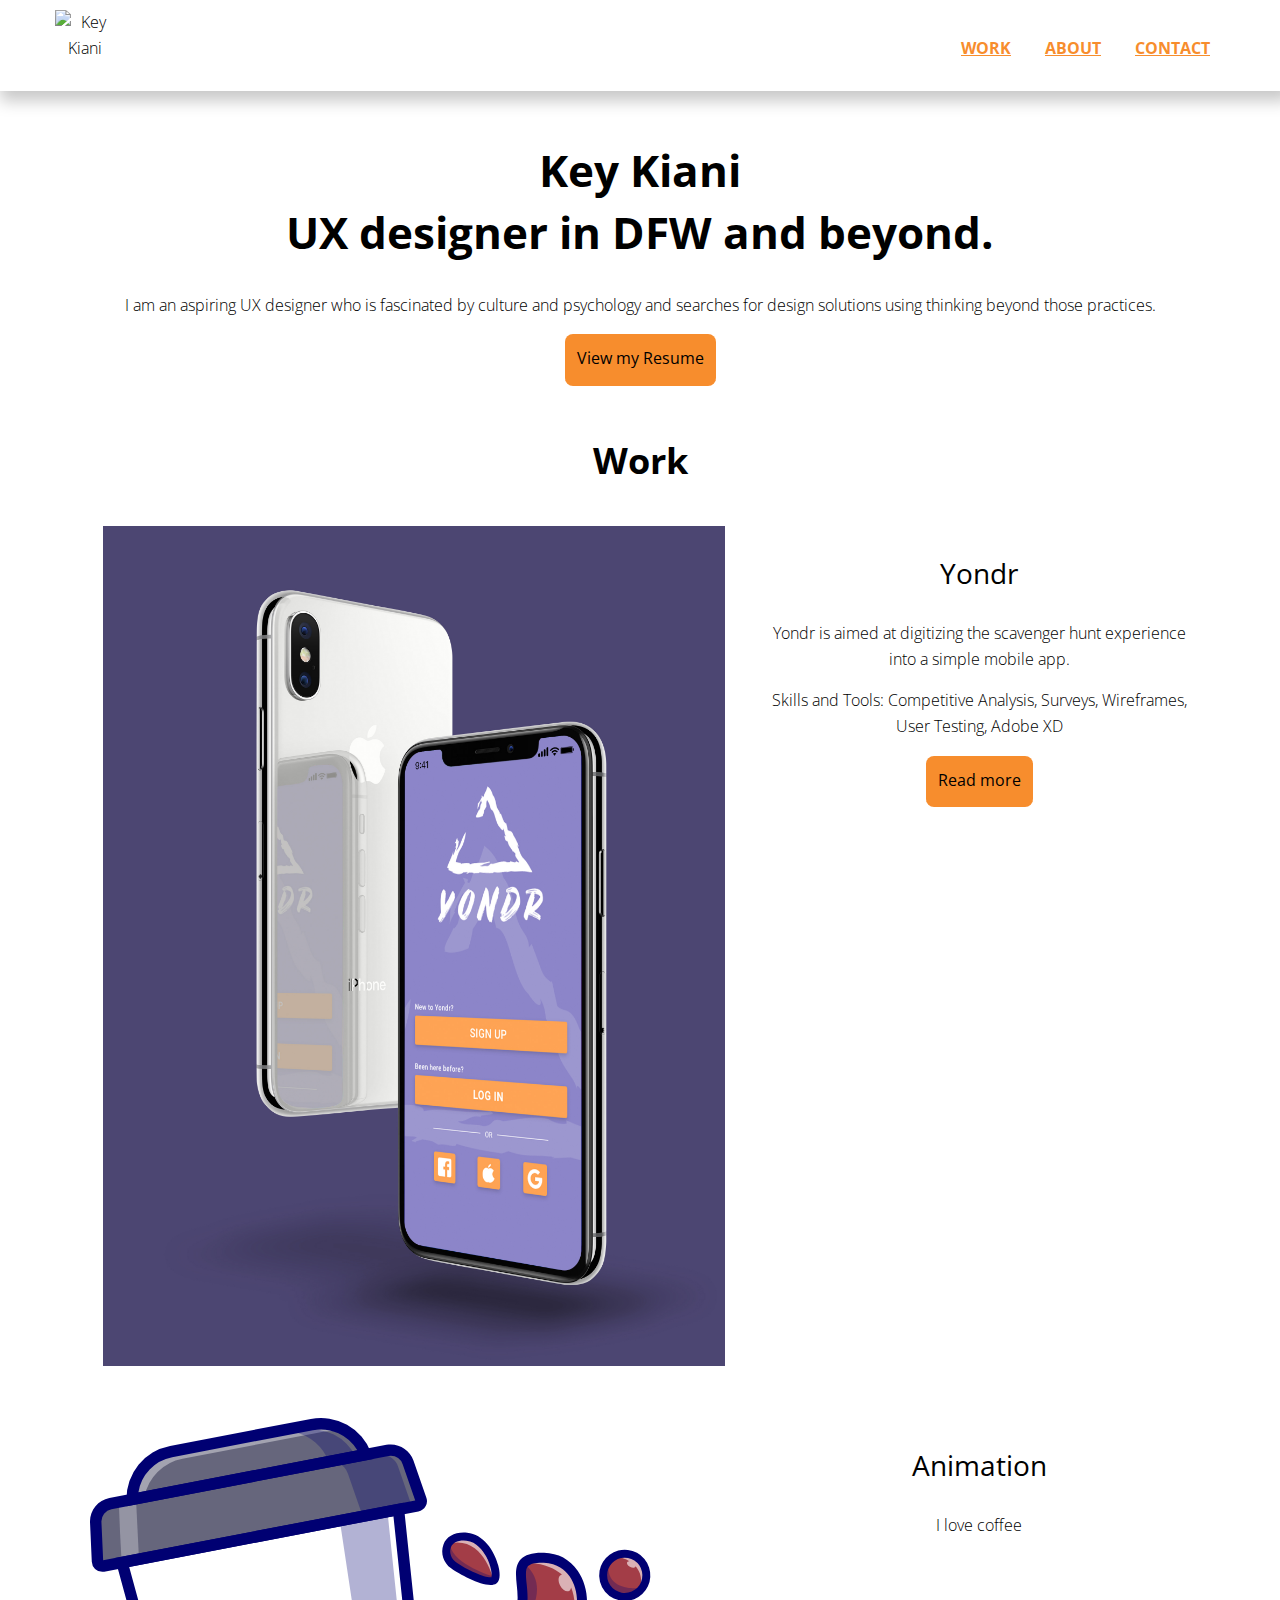
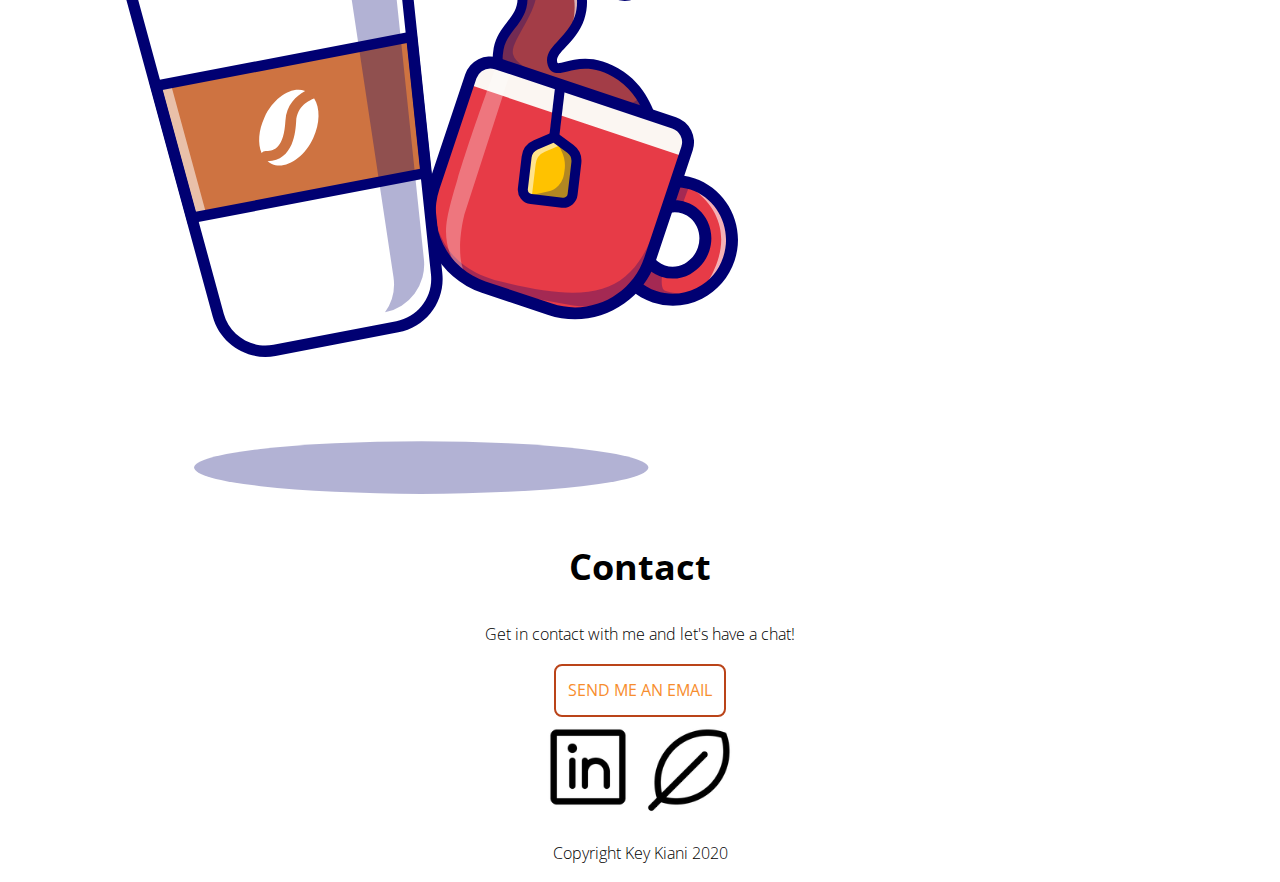
==== index.html @ d63ac500 "Index resume in new tab" ====
<!DOCTYPE html>
<html lang="en" dir="ltr">

<head>
  <meta charset="utf-8" />
  <title>Key Kiani</title>
  <link href="img/about/favicon_x.ico" rel="shortcut icon" />
  <link rel="stylesheet" type="text/css" href="css/normalize.css" />
  <link rel="stylesheet" type="text/css" href="css/style.css" />
  <link href="https://fonts.googleapis.com/css2?family=Open+Sans:ital,wght@0,300;0,400;0,600;0,700;1,300;1,400;1,600;1,700&display=swap" rel="stylesheet" />
  <meta name="viewport" content="width=device-width, initial-scale=1" />
  <script src="https://kit.fontawesome.com/7047d6c9fc.js" crossorigin="anonymous"></script>
</head>

<body>
  <!-- Header Section -->
  <header>
    <div id="header">
      <div class="navtoggle" id="myNavtoggle">
        <img src="https://i.imgur.com/heJOwS7.png" alt="Key Kiani" class="logo" />
        <div>
          <nav>
            <ul class="nav">
              <li><a href="index.html">Work</a></li>
              <li><a href="about.html">About</a></li>
              <li><a href="#contact">Contact</a></li>
              <li><a href="javascript:void(0);" class="icon" onclick="menuToggle()"><i class="fas fa-bars"></i></a></li>
            </ul>
          </nav>
        </div>
      </div>
    </div>
  </header>
  <!--End Header-->

  <!-- Hero Section -->
  <main>
    <div id="hero">
      <div class="container">
        <h1>
          Key Kiani
          <span> UX designer in DFW and beyond.</span>
        </h1>
        <p>I am an aspiring UX designer who is fascinated by culture and psychology and searches for design solutions using thinking beyond those practices.</p>
        <a href="files/cv.pdf" class="button" target="_blank">View my Resume</a>
      </div>
    </div>
    <!-- End Hero -->

    <!-- Work Section -->
    <div id="work">
      <div class="container">
        <h2>Work</h2>
        <div class="row">
          <div class="col-md-6 col-lg-7">
            <picture>
              <source srcset="img/yondr/Yondr_iphoneX@1x.jpg" media="(max-width:767px)" />
              <img src="img/yondr/Yondr_iphoneX@2x.jpg" alt="My Image" />
            </picture>
          </div>
          <div class="col-md-6 col-lg-5">
            <h3>Yondr</h3>
            <p>Yondr is aimed at digitizing the scavenger hunt experience into a simple mobile app.</p>
            <p>Skills and Tools: Competitive Analysis, Surveys, Wireframes, User Testing, Adobe XD</p>
            <a href="yondr.html" class="button">Read more</a>
          </div>
        </div>
        <div class="row">
          <div class="col-md-6 col-lg-7">
            <!-- Coffee SVG-->
            <svg xmlns="http://www.w3.org/2000/svg" viewBox="0 0 2422.11 2526.35">
              <defs>
                <style>
                  .cls-1 {
                    opacity: 0.3;
                  }

                  .cls-2 {
                    fill: #000072;
                  }

                  .cls-3 {
                    fill: #a33d47;
                  }

                  .cls-4 {
                    opacity: 0.6;
                  }

                  .cls-5 {
                    fill: #fff;
                  }

                  .cls-6 {
                    opacity: 0.29;
                  }

                  .cls-7 {
                    fill: #e73b47;
                  }

                  .cls-8 {
                    fill: #fbf6f2;
                  }

                  .cls-9 {
                    fill: #ffc200;
                  }

                  .cls-10 {
                    opacity: 0.55;
                  }

                  .cls-11 {
                    fill: #66667c;
                  }

                  .cls-12 {
                    fill: #ce7341;
                  }

                  .cls-13 {
                    opacity: 0.4;
                  }
                </style>
              </defs>
              <g id="Layer_2" data-name="Layer 2">
                <g id="Layer_1-2" data-name="Layer 1">
                  <g class="cls-1">
                    <ellipse class="cls-2" cx="1238.12" cy="2427.98" rx="849.01" ry="98.38" />
                  </g>
                  <path class="cls-3"
                    d="M2100,1134.54s-24-108-115.53-170.45c-151.93-103.62-238,9.25-255.33-44.85s70.12-82.34,100.52-172.07-11.67-221.58-132.76-225-78.33,71.27-80,153.64-74.69,106.93-89.57,186.83,15.45,174.58,46.26,193S2100,1134.54,2100,1134.54Z" />
                  <path class="cls-2"
                    d="M2104,1138.18l-4.39-.54c-20.26-2.47-496.59-60.74-527.61-79.32-33.41-20-62.58-116.44-47.72-196.29,7.06-37.91,26.9-63.53,46.08-88.31,21.9-28.28,42.58-55,43.44-98,.36-18.33-1.47-36.07-3.25-53.22-3.59-34.72-6.69-64.7,10.93-83.7C1635,524.21,1659,517.94,1697,519c60.11,1.72,94.77,33.77,113.25,60.35,32,46,41,113.85,22.38,168.82-14.54,42.91-42.36,72.43-64.7,96.14-24.81,26.32-44.41,47.11-35.8,74,5.63,17.6,18.75,15.09,47.91,7.73,42.07-10.64,112.5-28.42,206.21,35.48,91.47,62.39,116.57,171.27,116.81,172.36Zm-414.91-613c-31.21,0-51.87,5.88-63,17.91-15.7,16.91-12.73,45.59-9.29,78.8,1.8,17.34,3.65,35.27,3.28,54-.9,45.08-23.19,73.87-44.74,101.71-18.73,24.19-38.1,49.2-44.88,85.62-15.07,80.94,16.32,172.74,44.79,189.78,23.7,14.21,348.2,56.85,520.6,77.93-5.65-20.66-34-110.27-113.12-164.21-91.37-62.33-157.44-45.64-201.15-34.59-27.71,7-47.73,12.06-55.4-11.89-9.73-30.37,11-52.35,37.21-80.17,23.07-24.48,49.23-52.24,63.33-93.85,18-53.19,9.34-118.79-21.58-163.25-17.67-25.4-50.8-56-108.31-57.67C1694.19,525.18,1691.61,525.14,1689.11,525.14Z" />
                  <g class="cls-4">
                    <path class="cls-5"
                      d="M1645.13,540.77l18.07-11.08a201.35,201.35,0,0,1,32.57-1.42c121.09,3.46,163.16,135.31,132.75,225-7.15,21.11-17.47,38.79-28.83,54.23h-6.07s37.22-96.75,4.8-174c-.9,5.93-3.47,10.67-7.85,12.91-9.94,5.08-24.85-4.23-33.31-20.78s-7.28-34.09,2.65-39.17a12.83,12.83,0,0,1,4.37-1.25C1738.85,562.39,1700.9,545.67,1645.13,540.77Z" />
                  </g>
                  <g class="cls-6">
                    <path class="cls-2"
                      d="M1624.23,670.77c1-49.09-13.8-95.46-.28-124.19,1.17.32,2.59.13,3.51,1,125.26,113.64-61.49,270.64-46.1,335.15s198.27,112.24,346.83,160.44c64.69,21,101,46.2,133.23-13.49,35,51,45.88,99.9,45.88,99.9s-495.57-60.45-526.38-78.91-61.13-113.13-46.26-193S1622.6,753.14,1624.23,670.77Z" />
                  </g>
                  <path class="cls-2"
                    d="M2100,1153.13a18.88,18.88,0,0,1-2.25-.14c-117.18-14.3-502-62.41-533.68-81.42-42.12-25.22-69.86-132.39-55-212.37,7.74-41.59,29.69-69.93,49.05-94.94,21.17-27.34,39.45-51,40.21-88.86.34-17.37-1.45-34.63-3.17-51.32-3.82-36.86-7.42-71.67,15-95.8,16.79-18.09,44.52-26,87.27-24.72,52.68,1.5,96.08,24.66,125.5,67,35.22,50.62,44.76,122.3,24.33,182.61-15.62,46.1-44.72,77-68.1,101.78-25.06,26.6-37.89,41.29-32.33,58.66a13.39,13.39,0,0,0,1.06,2.54c4.38.94,18.18-2.51,28.35-5.08,44.6-11.27,119.24-30.13,218.7,37.71,96.48,65.8,122.15,177.07,123.2,181.77a18.59,18.59,0,0,1-18.14,22.62ZM1689,540.6c-26.23,0-43.55,4.35-51.55,13-10.93,11.78-8.3,37.23-5.25,66.7,1.76,17,3.75,36.22,3.36,55.88-1,50.2-24.88,81-48,110.87-18.41,23.78-35.8,46.25-41.9,79-14.37,77.23,16.57,161.14,37.54,173.69,25.2,12.09,302.8,49.65,490.43,72.88-12.73-34-41.93-93.8-99.59-133.13-85.64-58.41-147.64-42.75-188.66-32.38-27.54,7-61.81,15.61-73.91-22.15-12.51-39.06,13.33-66.47,40.68-95.49,22-23.34,46.92-49.79,59.94-88.21,16.52-48.77,8.63-108.83-19.63-149.47-15.64-22.48-45-49.58-96.06-51Q1692.55,540.6,1689,540.6Z" />
                  <g id="Droplet">
                    <circle class="cls-3" cx="1998.8" cy="588.09" r="80.8" transform="translate(169.59 1585.61) rotate(-45)" />
                    <path class="cls-2" d="M1998.83,672a84,84,0,0,1-82.54-99.3h0a83.92,83.92,0,1,1,82.54,99.3Zm-76.4-98.15A77.68,77.68,0,1,0,2013,511.73a77.77,77.77,0,0,0-90.58,62.15Z" />
                    <g class="cls-6">
                      <path class="cls-2" d="M2055.3,635.14l.13.33a80.67,80.67,0,0,1-134.62-68.24l16.54-17C1932.11,652,2055.3,635.14,2055.3,635.14Z" />
                    </g>
                    <g class="cls-4">
                      <path class="cls-5"
                        d="M2016.2,535.21c-14-8.43-32.17-15.62-55.87-20.54l3.28-3.47a80.67,80.67,0,0,1,94.77,122.27l-1.61-.63s14.63-43.38-17.65-79.07a6.25,6.25,0,0,1-.72,2.67c-2.79,4.83-11.91,4.79-20.36-.08s-13-12.76-10.26-17.59C2009.22,536.28,2012.35,535.11,2016.2,535.21Z" />
                    </g>
                    <path class="cls-2" d="M1998.83,683.77a95.74,95.74,0,0,1-94.09-113.18h0a95.67,95.67,0,1,1,94.09,113.18ZM1934,576a65.94,65.94,0,1,0,76.89-52.76A66,66,0,0,0,1934,576Z" />
                  </g>
                  <path class="cls-3" d="M1408.46,443.85c-87-8.26-95.11,73.64-50,106.08s131,71.49,152.07,56.83S1495.49,452.11,1408.46,443.85Z" />
                  <path class="cls-2"
                    d="M1497,613c-35.34,0-105.55-35.48-140.41-60.57-24-17.31-34.41-48.8-24.62-74.87,4.82-12.82,22-42.11,76.78-36.86,53.88,5.11,92,60.84,105.9,113.81,5.7,21.72,8.07,47.52-2.37,54.78C1508.59,611.89,1503.35,613,1497,613ZM1396.66,446.4c-29.59,0-50.74,11.85-58.83,33.4-8.82,23.47.61,51.9,22.42,67.59,48.33,34.8,130.6,69.22,148.46,56.8,5.12-3.56,6.83-21.62-.1-48.05C1495.26,505.27,1459,451.79,1408.16,447h0Q1402.22,446.39,1396.66,446.4Z" />
                  <g class="cls-6">
                    <path class="cls-2" d="M1337,492.23l9.31-16c12.66,71.41,161.54,116.13,161.54,116.13l6.59,1.37-2.28,11c-26.08,8.78-105.52-27.89-148.26-58.65C1345.86,533.06,1336.36,512.13,1337,492.23Z" />
                  </g>
                  <g class="cls-4">
                    <path class="cls-5" d="M1507.69,603.73S1471.93,445,1350.27,467.82c0,0,23.48-29.49,69.83-13S1515.91,564.18,1507.69,603.73Z" />
                  </g>
                  <path class="cls-2"
                    d="M1497.41,624.44c-43,0-117.46-40.69-147.68-62.44-28.27-20.36-40.37-57.59-28.75-88.52,12-32,45.24-48.58,88.88-44.43,59.52,5.65,101.22,65.6,116.15,122.52,5.18,19.74,11.15,54.75-7,67.4C1513.49,622.78,1506.09,624.44,1497.41,624.44Zm-100.67-166.3c-24.46,0-41.67,9.14-47.93,25.79-6.87,18.3,1,41.49,18.29,53.94,46.61,33.54,117.2,61.54,133.74,57.06,2.57-9-.84-42.09-20.28-77.74-11.08-20.31-35.36-54.92-73.51-58.54h0Q1401.71,458.14,1396.74,458.14Z" />
                  <path class="cls-7"
                    d="M1973.07,1509.3c-38.91,116.42,22.47,241.85,137.09,280.16s239.09-25,278-141.41-22.47-241.84-137.09-280.16S2012,1392.89,1973.07,1509.3Zm96.87,28.78c21.81-65.25,89.53-101.41,151.25-80.78s94.07,90.24,72.26,155.49-89.52,101.42-151.24,80.79S2048.13,1603.33,2069.94,1538.08Z" />
                  <g class="cls-4">
                    <path class="cls-5" d="M2284.69,1768.22c31.36-39.54,169.21-234.87-34.46-385.5l28.6-1.27c92.35,49.62,138.05,161.13,103.18,265.45A223.33,223.33,0,0,1,2284.69,1768.22Z" />
                  </g>
                  <g class="cls-6">
                    <path class="cls-2"
                      d="M2110.16,1789.46c-114.62-38.31-176-163.74-137.09-280.16,38.1-114,158.24-177,270.85-143.6-10.81,28.23-22,58.28-33,88.77-58.8-13.67-120.4,22-141,83.61-21.64,64.76,10.1,133.76,70.91,155-6.62,40.14-5.24,67.87,8.75,74,23.9,10.48,71.41,13.1,123,12.11C2223.35,1802.69,2165.61,1808,2110.16,1789.46Z" />
                  </g>
                  <path class="cls-2"
                    d="M2178.82,1823a238.75,238.75,0,0,1-75.73-12.39c-61.15-20.44-110.54-63.82-139.08-122.14s-32.78-124.34-12.09-186.24h0c42.75-127.88,180.1-197.63,306.22-155.49s193.91,180.49,151.17,308.38c-20.69,61.89-63.89,112.15-121.65,141.53A239.49,239.49,0,0,1,2178.82,1823Zm-184.6-306.63a200.37,200.37,0,0,0,9.85,152.5c23.24,47.5,63.43,82.82,113.16,99.44s103.07,12.57,150.21-11.41A200.35,200.35,0,0,0,2367,1641c34.95-104.56-20.23-217.59-123-251.94s-214.83,22.77-249.78,127.33Zm183.68,205.35a134.77,134.77,0,0,1-42.76-7c-73.28-24.5-112-106.92-86.34-183.72,12.36-37,37.68-67.24,71.29-85.19,34-18.18,72.44-21.63,108.17-9.67s64.35,37.78,80.61,72.77c16.06,34.55,18.09,74,5.73,110.94s-37.68,67.24-71.3,85.19A138.37,138.37,0,0,1,2177.9,1721.72Zm7.66-247.94a94.28,94.28,0,0,0-44.46,11.37c-23.51,12.57-41.27,33.87-50,60h0c-17.87,53.48,8.23,110.58,58.19,127.28,24,8,49.9,5.63,73-6.71,23.52-12.56,41.28-33.87,50-60s7.36-53.83-3.88-78c-11-23.75-30.33-41.25-54.31-49.27A90,90,0,0,0,2185.56,1473.78Zm-115.62,64.3h0Z" />
                  <path class="cls-7"
                    d="M1471.4,1753.34l248.35,83c154.57,51.66,321.76-31.76,373.42-186.33l138.36-413.94a76.44,76.44,0,0,0-48.27-96.74L1520.17,917.7A76.44,76.44,0,0,0,1423.44,966l-138.36,413.94C1233.41,1534.48,1316.83,1701.67,1471.4,1753.34Z" />
                  <path class="cls-2"
                    d="M1813.06,1854.72a297,297,0,0,1-94.31-15.41l-248.34-83a298.22,298.22,0,0,1-188.3-377.38L1420.47,965a79.56,79.56,0,0,1,100.7-50.24l663.09,221.64a79.58,79.58,0,0,1,50.24,100.69L2096.14,1651C2054.45,1775.72,1937.86,1854.72,1813.06,1854.72ZM1495.87,916.85A73.44,73.44,0,0,0,1426.4,967L1288,1380.9a292,292,0,0,0,184.35,369.47l248.35,83a291,291,0,0,0,92.33,15.09c122.18,0,236.32-77.34,277.14-199.44l138.36-413.94a73.31,73.31,0,0,0-46.3-92.78L1519.18,920.66A73.48,73.48,0,0,0,1495.87,916.85Z" />
                  <g class="cls-6">
                    <path class="cls-2" d="M2123.07,1564.48l-6.09-42.15c-86.33,251.27-225.37,301.48-585,209.3-214.44-55-247-211-249.62-305.93l-5.3,29.41c-26.18,145.3,70.38,284.31,215.69,310.5l312.35,56.28c145.3,26.18,284.32-70.38,310.5-215.68Z" />
                  </g>
                  <path class="cls-8" d="M1511.59,914.83l680.26,227.38c35.3,11.8,56.64,43.14,47.67,70l-17.9,53.55-808.1-270.11,17.9-53.55C1440.39,915.24,1476.29,903,1511.59,914.83Z" />
                  <g class="cls-1">
                    <path class="cls-5" d="M1577.48,931.44l-177.56,549.11s-46.51,176.26,16.45,242.78c0,0-109.29-75.14-80.95-227.39s183.92-573.06,183.92-573.06Z" />
                  </g>
                  <path class="cls-2"
                    d="M1813.05,1873.89a316.29,316.29,0,0,1-100.37-16.39l-248.35-83a317.39,317.39,0,0,1-200.4-401.64L1402.29,958.9a98.75,98.75,0,0,1,125-62.35l663.1,221.64a98.75,98.75,0,0,1,62.34,125l-138.36,413.94C2070,1789.81,1945.86,1873.89,1813.05,1873.89ZM1495.89,936a54.23,54.23,0,0,0-51.31,37L1306.22,1387a272.8,272.8,0,0,0,172.25,345.21h0l248.34,83a271.87,271.87,0,0,0,86.27,14.09c114.16,0,220.81-72.25,258.94-186.34L2210.38,1229a54.14,54.14,0,0,0-34.19-68.52L1513.11,938.85A54.11,54.11,0,0,0,1495.89,936Z" />
                  <path class="cls-9" d="M1765,1438.1l-116.24-13.72a35.06,35.06,0,0,1-30.71-38.93l14-118.25a56.9,56.9,0,0,1,34.3-45.71l68.78-29.17,60.1,44.38a56.91,56.91,0,0,1,22.7,52.45l-14,118.25A35.05,35.05,0,0,1,1765,1438.1Z" />
                  <g class="cls-10">
                    <path class="cls-5" d="M1766.23,1219.25l-66,28a57,57,0,0,0-34.35,45.72l-14,118.31a35.53,35.53,0,0,0,1.25,14.29l-9.74-1.15a35.07,35.07,0,0,1-30.7-38.92l14-118.24A56.83,56.83,0,0,1,1661,1221.5l68.76-29.18Z" />
                  </g>
                  <path class="cls-2"
                    d="M1769.21,1457a55.23,55.23,0,0,1-6.41-.37l-116.24-13.73a53.73,53.73,0,0,1-47.06-59.66l14-118.24A75.76,75.76,0,0,1,1659,1204.3L1737.6,1171l68.67,50.71a75.72,75.72,0,0,1,30.15,69.65l-14,118.25a53.74,53.74,0,0,1-53.25,47.43Zm-2-37.45a16.41,16.41,0,0,0,18.2-14.36l14-118.25a38.32,38.32,0,0,0-15.25-35.24l-51.53-38-59,25a38.34,38.34,0,0,0-23,30.73l-14,118.24a16.4,16.4,0,0,0,14.36,18.2Z" />
                  <rect class="cls-2" x="1648.49" y="1076.24" width="196.19" height="37.34" transform="translate(454.36 2701) rotate(-83.26)" />
                  <g class="cls-1">
                    <path class="cls-2" d="M1752.36,1225.12l9,17.51a124.42,124.42,0,0,1,12.41,75.38l-2.08,13.85a77.88,77.88,0,0,1-60.48,64.55l-70.17,15.25,10.79,7.22,122.56,19.45,27.77-23.36,13-150.83-56.83-44.49Z" />
                  </g>
                  <path class="cls-5" d="M1148.88,1901.62l-459.29,88.11a182.2,182.2,0,0,1-210.11-131L119.86,539.93,1153,341.71l142.72,1362A182.2,182.2,0,0,1,1148.88,1901.62Z" />
                  <path class="cls-2"
                    d="M655.63,1995.64c-81.73,0-156.55-54.92-178.72-136.21L116.53,537.85l1038.85-199.3,143,1364.87c10.09,96.25-54,182.58-149,200.81l-.5-2.61.5,2.61L690.1,1992.35A182.42,182.42,0,0,1,655.63,1995.64ZM123.19,542,482.06,1858c24.52,90,115.47,146.63,207,129.08L1148.37,1899c92.31-17.71,154.53-101.55,144.73-195L1150.68,344.87Z" />
                  <path class="cls-11" d="M1223.58,328.17,49.31,553.46A17.93,17.93,0,0,1,28,536.66L21.4,389.43a67.76,67.76,0,0,1,54.92-69.58L1112,121.14a67.77,67.77,0,0,1,76.78,44.32l48.33,139.23A17.91,17.91,0,0,1,1223.58,328.17Z" />
                  <g class="cls-1">
                    <path class="cls-5" d="M118.66,539.13l64.43-12.36L171.91,300.49l-64,12.28C110.24,386.84,113.67,468,118.66,539.13Z" />
                  </g>
                  <g class="cls-1">
                    <path class="cls-2" d="M998.89,371.28l200.75-38.51a17.77,17.77,0,0,0,.17-12.09l-48.34-139.23a67.74,67.74,0,0,0-76.76-44.29L921.46,166.57h0a67.81,67.81,0,0,1,42.69,42l48.34,139.23A18,18,0,0,1,998.89,371.28Z" />
                  </g>
                  <polygon class="cls-12" points="1202.93 817.84 245.74 1001.48 380.21 1494.64 1256.22 1326.58 1202.93 817.84" />
                  <path class="cls-2" d="M378.28,1497.73,242.41,999.4l962.86-184.73,53.86,514.07-2.41.45ZM249.07,1003.55l133.06,488,871.18-167.13L1200.58,821Z" />
                  <g class="cls-10">
                    <path class="cls-5" d="M745,1979.08l-55.45,10.64a182.2,182.2,0,0,1-210.08-131L119.86,539.93l55.45-10.64L534.92,1848.13A182.2,182.2,0,0,0,745,1979.08Z" />
                  </g>
                  <path class="cls-11" d="M829.27,24.58l-526,100.92A179.25,179.25,0,0,0,157.81,304.21h0l872.74-167.44h0A179.27,179.27,0,0,0,829.27,24.58Z" />
                  <g class="cls-13">
                    <path class="cls-5" d="M203.33,295.48A179.26,179.26,0,0,1,345.7,152.55l526-100.91A178.72,178.72,0,0,1,979.63,64.5,179.12,179.12,0,0,0,829.27,24.58l-526,100.92A179.25,179.25,0,0,0,157.81,304.21h0Z" />
                  </g>
                  <g class="cls-1">
                    <path class="cls-2" d="M992.48,144.1A179.19,179.19,0,0,0,797.24,45.92l-32.88,6.31h0A179.19,179.19,0,0,1,892.52,163.28l138-26.48h0Z" />
                  </g>
                  <path class="cls-2"
                    d="M655.64,2014.28c-89.94,0-172.32-60.43-196.74-149.89L93.22,523.32,1171.83,316.38,1317,1701.46c11.11,106-59.45,201-164.13,221.09l-459.27,88.12A201.2,201.2,0,0,1,655.64,2014.28ZM146.51,556.54,500.06,1853.15c22,80.57,103.46,131.33,185.48,115.62l459.28-88.12c82.74-15.87,138.51-91,129.73-174.74L1134.23,367Z" />
                  <g class="cls-1">
                    <path class="cls-2" d="M1102.61,1847.85a182.16,182.16,0,0,0,145.57-197.62L1111.87,349.61,933.76,383.78l200.55,1331.45A181.55,181.55,0,0,1,1102.61,1847.85Z" />
                  </g>
                  <path class="cls-2"
                    d="M45.92,575.12a39.26,39.26,0,0,1-39.21-37.5L.09,390.39c-2-43.89,29.07-83.22,72.22-91.49L1108,100.19c43.15-8.29,86.54,16.78,101,58.28l48.34,139.22a39.27,39.27,0,0,1-29.69,51.44h0L53.33,574.41A38.67,38.67,0,0,1,45.92,575.12ZM1124.68,141.27a45.21,45.21,0,0,0-8.63.83L80.35,340.8a46.66,46.66,0,0,0-37.63,47.68l6.44,143.29L1215.69,308l-47-135.5A46.74,46.74,0,0,0,1124.68,141.27Z" />
                  <path class="cls-2"
                    d="M136.85,330l-.37-25.43a200.29,200.29,0,0,1,162.78-200l526-100.92a200.31,200.31,0,0,1,225.23,125.55l9.06,23.76ZM833.29,45.53l-526,100.92A157.7,157.7,0,0,0,180.85,278.07L999.46,121A157.73,157.73,0,0,0,833.28,45.53Z" />
                  <path class="cls-2" d="M366,1517.49,221.07,986.09l999.26-191.7,57.42,548.17Zm-95.55-500.63,124,454.93,840.23-161.19-49.16-469.31Z" />
                  <path class="cls-5" d="M663.71,1283.33a66.49,66.49,0,0,0,16,9.8c50.21,21.68,119.39-21.5,154.46-96.41,26.17-55.69,26.14-113.35,3.82-148.11-18,6.41-64,28.14-67.38,84.92C768.41,1170.25,761.79,1280.14,663.71,1283.33Z" />
                  <path class="cls-5" d="M641.29,1252.15a19.59,19.59,0,0,1,16.08-7.43c32.71.52,67-12.27,73.11-113.24,3.46-58.52,40.69-93.35,73.79-110.74-49.93-19.08-117.31,23.86-151.82,97.5C629.6,1167,626.71,1217.06,641.29,1252.15Z" />
                </g>
              </g>
            </svg>
          </div>
          <div class="col-md-6 col-lg-5">
            <h3>Animation</h3>
            <p>I love coffee</p>
          </div>
        </div>
      </div>
    </div>
  </main>
  <!-- End Work-->

  <!-- Footer -->
  <footer id="contact">
    <div class="container">
      <h2>Contact</h2>
      <p>Get in contact with me and let's have a chat!</p>
      <div>
        <a href="mailto:keykiani23@gmail.com" class="button contact">Send me an email</a>
        <div>
          <a href="https://www.linkedin.com/in/keyarashkiani"> <img src="img/about/linkedin-logo.png" alt="Linkedin" class="footer" /></a>
          <a href="https://www.keykiani.com"> <img src="img/about/leaf.png" alt="Notion Page" class="footer" /></a>
        </div>
      </div>
      <p>Copyright Key Kiani 2020</p>
    </div>
  </footer>
  <!-- End Footer -->
  <script src="https://code.jquery.com/jquery-3.5.1.js" integrity="sha256-QWo7LDvxbWT2tbbQ97B53yJnYU3WhH/C8ycbRAkjPDc=" crossorigin="anonymous"></script>
  <script src="js/script.js"></script>
</body>

</html>
---- css/style.css ----
/*
Colors used:
Primary Color (Orange):F78D2d
Secondary Color (Purple): 8B008B
Secondary Color (White):FFFFFF
Secondary Color (Black): 000000
Tercery Color (Silver): 797B84
*/

/* Layout styling */
* {
  box-sizing: border-box;
}

body {
  background-color: #fff; /* White */
  font-family: "Open sans", sans-serif;
  font-size: 16px;
  font-weight: 300;
  line-height: 1.6;
  color: #000; /* Black */
}

/* ::::::::::::::::::::::::::: BASE STYLES */
h1,
h2,
h3,
h4 {
  line-height: 1.4;
}

h1 {
  font-size: 2.75em;
  font-weight: 700;
}

h2 {
  font-size: 2.25em;
  font-weight: 700;
}

h3 {
  font-size: 1.75em;
  font-weight: 400;
}

h4 {
  font-size: 1.35em;
  font-weight: 400;
}

img {
  width: 96%;
}

a {
  color: #8b008b; /* Purple */
}

a:visited {
  color: #8b008b; /* Purple */
}

a:active {
  color: #f78d2d; /* Dark Orange */
}

a:focus {
  color: #ffff; /* White */
  text-decoration: underline;
}

.button {
  display: inline-block;
  background-color: #f78d2d; /* Orange */
  color: #000; /* Black */
  font-weight: 400;
  text-decoration: none;
  padding: 12px;
  border-radius: 8px;
  border-bottom: 2px solid #f78d2d; /* Orange */
  transition: 0.5s opacity;
  transition-property: opacity;
}

.button:hover {
  cursor: pointer;
  opacity: 0.6;
}

.button.contact {
  background-color: transparent;
  color: #f78d2d; /* Orange */
  text-transform: uppercase;
  border: 2px solid #ba4419; /* Dark Orange */
}

.button.contact:hover {
  background-color: #f78d2d; /* Orange */
  color: #000; /* Black */
}

/* ::::::::::::::::::::::::::: SPECIALTY */
.containercenter {
  max-width: 1200px;
  text-align: center;
}

/* Workaround to get the centering working on some headings */

/* ::::::::::::::::::::::::::: HEADER */
header {
  -webkit-box-shadow: 5px 5px 15px 5px rgba(0, 0, 0, 0.22);
  box-shadow: 5px 5px 15px 5px rgba(0, 0, 0, 0.22);
}

#header {
  background-color: #ffff; /* white */
  max-width: 1200px;
  margin: 0 auto;
  padding: 10px 15px;
  position: relative;
  width: 100%;
}

nav > ul {
  list-style-type: none;
  padding: 0;
}

nav > ul > li > a {
  list-style: none;
  padding: 0 15px;
  text-transform: uppercase;
  font-weight: 700;
  color: #f78d2d;
  width: 100%;
}

.logo {
  max-width: 60px;
  text-align: center;
}

/* ::::::::::::::::::::::::::: NAV INTERACTION */
.navtoggle li:not(:last-child) {
  display: none;
}

.navtoggle,
.navtoggle.responsive {
  position: relative;
}

.navtoggle li .icon {
  width: auto;
  position: absolute;
  right: 0;
  top: 2px;
  font-size: 20px;
}

.navtoggle.responsive li {
  display: block;
}

.navtoggle.responsive nav {
  padding: 24px 0 0;
}

.navtoggle.responsive li {
  display: block;
  padding: 10px 0;
  border-top: 2px solid rgba(255, 127, 80, 0.5);
}

.navtoggle.responsive li:last-child {
  padding: 0 0 10px;
}

/* ::::::::::::::::::::::::::: FOOTER */
.footer {
  max-width: 100px;
}

#contact h2 {
  text-align: center;
}

/* ::::::::::::::::::::::::::: MAIN */
#main {
  padding-top: 133px;
}

/* ::::::::::::::::::::::::::: HERO */
#hero {
  padding: 20px 0;
  display: inline-block;
  text-align: center;
  width: 100%;
}

#hero span {
  display: block;
}

#hero h1 {
  text-align: center;
}

/* ::::::::::::::::::::::::::: WORK */
#work h2 {
  text-align: center;
}

/* ::::::::::::::::::::::::::: GRIDS */
.row {
  margin: 25px 0;
  padding: 0 20px;
}

.container {
  padding: 0 15px;
  max-width: 1200px;
  margin: 0 auto;
  text-align: center;
}

/* ::::::::::::::::::::::::::: ANIMATION */
#Droplet {
  animation: 2s bounce infinite alternate ease;
}

@keyframes bounce {
  0% {
    transform: translate(0, 0);
  }

  100% {
    transform: translate(50px, -100px);
  }
}

/* ==============================
Medium devices (640px and larger)
================================= */
@media only screen and (min-width: 640px) {
  .navtoggle li:not(:last-child) {
    display: inline-block;
  }

  header {
    text-align: unset;
    padding: 0 0 13px;
    width: 100%;
  }

  nav {
    width: auto;
    float: right;
    margin-top: 10px;
  }

  nav > ul > li {
    display: inline-block;
  }

  header {
    overflow: hidden;
  }

  .logo {
    float: left;
  }

  .col-md-6 {
    width: 50%;
  }

  [class*="col-"] {
    float: left;
    padding: 10px 15px;
  }

  .row::after {
    content: "";
    clear: both;
    display: table;
  }
}

/* ==============================
Large devices (1024px or larger)
================================= */
@media only screen and (min-width: 1024px) {
  .navtoggle li:last-child {
    display: none;
  }

  .col-lg-7 {
    width: 60%;
  }

  .col-lg-5 {
    width: 40%;
  }
}

/* ==============================
X-large devices (1440px or larger)
================================= */
@media only screen and (min-width: 1440px) {
  .navtoggle li:last-child {
    display: none;
  }

  .col-lg-7 {
    width: 60%;
  }

  .col-lg-5 {
    width: 40%;
  }
}
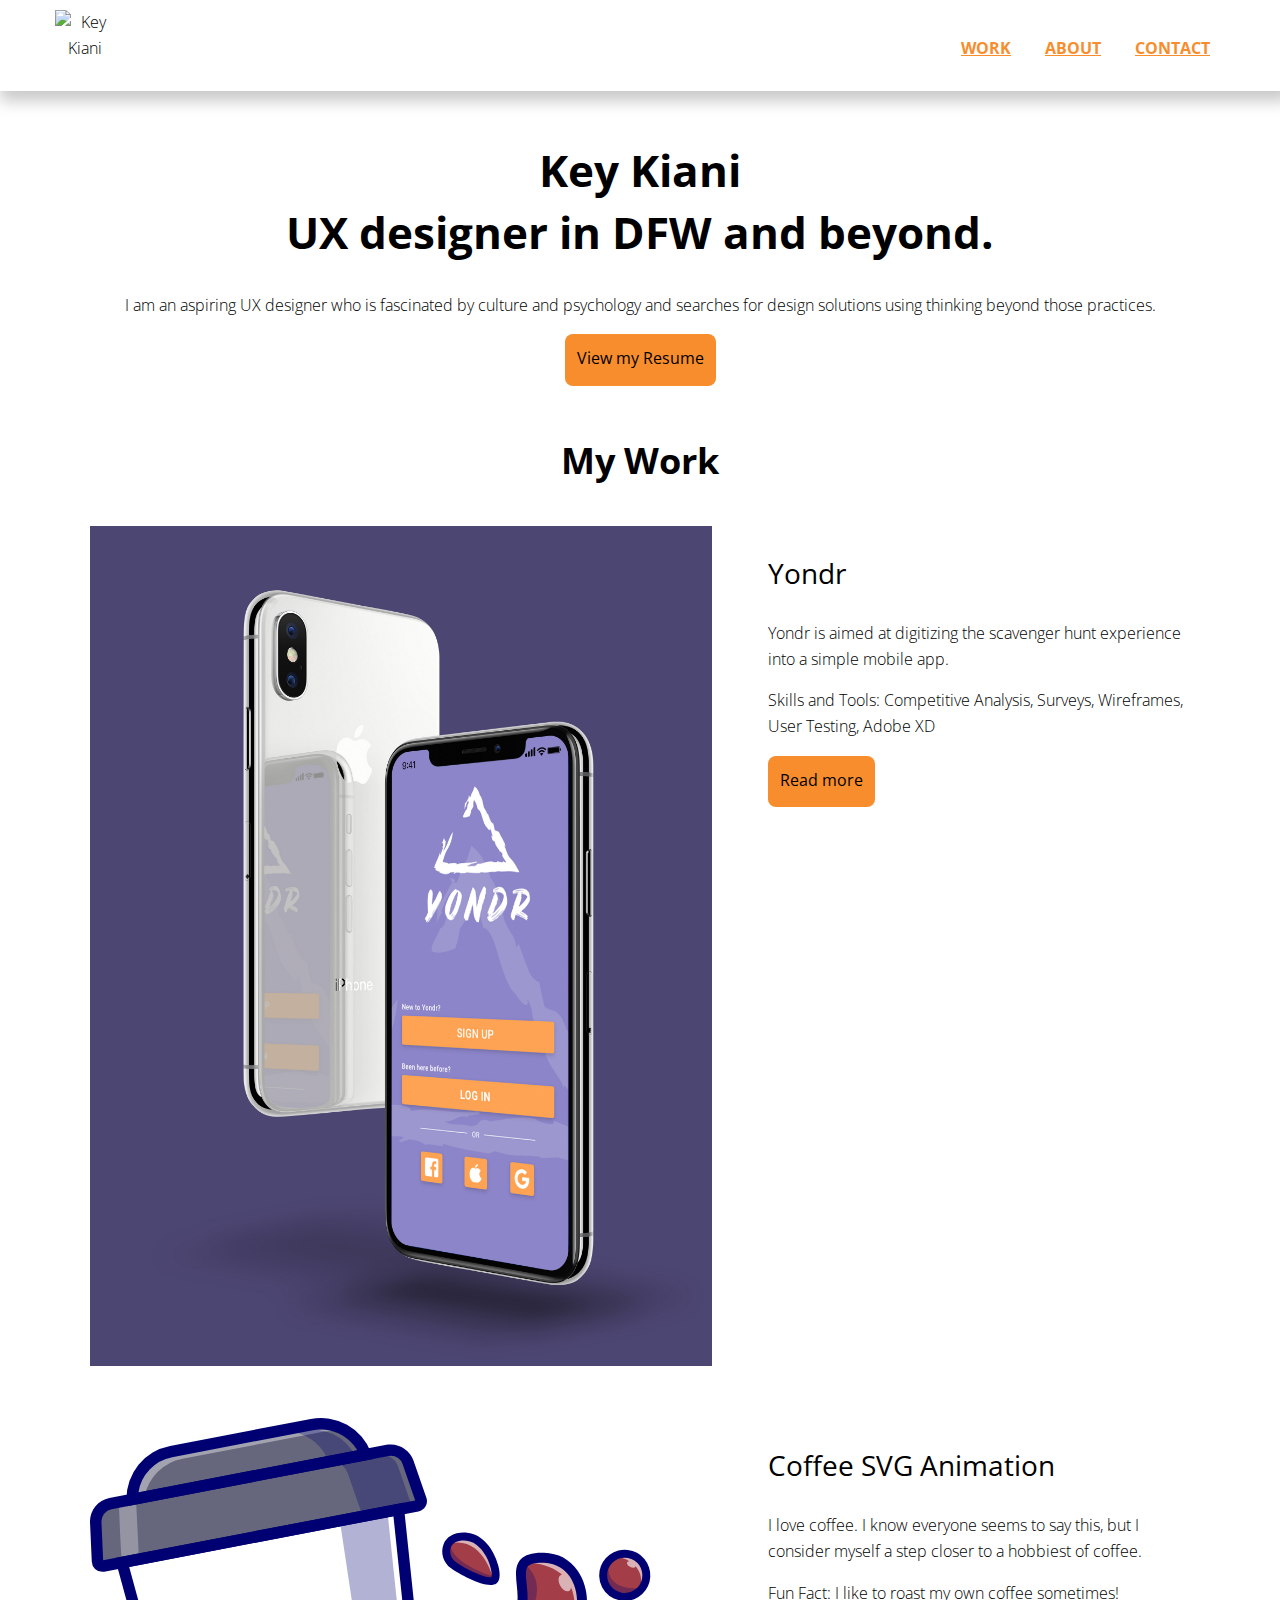
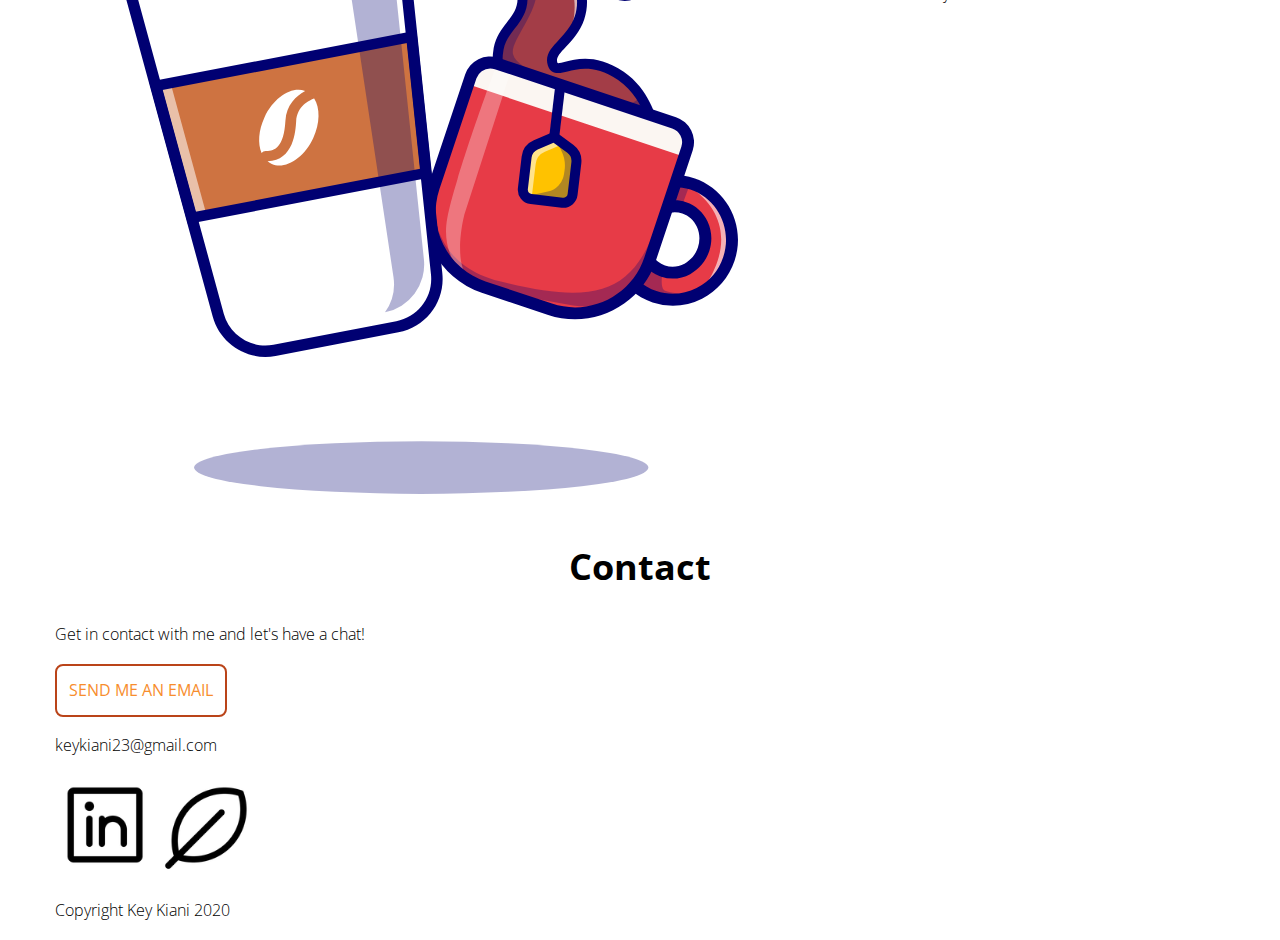
==== commit a47bb13b: "Revert "Footer Center"" ====
--- a/index.html
+++ b/index.html
@@ -50,7 +50,7 @@
     <!-- Work Section -->
     <div id="work">
       <div class="container">
-        <h2>Work</h2>
+        <h2>My Work</h2>
         <div class="row">
           <div class="col-md-6 col-lg-7">
             <picture>
@@ -239,8 +239,9 @@
             </svg>
           </div>
           <div class="col-md-6 col-lg-5">
-            <h3>Animation</h3>
-            <p>I love coffee</p>
+            <h3>Coffee SVG Animation</h3>
+            <p>I love coffee. I know everyone seems to say this, but I consider myself a step closer to a hobbiest of coffee.</p>
+            <p>Fun Fact: I like to roast my own coffee sometimes!</p>
           </div>
         </div>
       </div>
@@ -256,6 +257,9 @@
       <div>
         <a href="mailto:keykiani23@gmail.com" class="button contact">Send me an email</a>
         <div>
+          <div class="">
+            <p>keykiani23@gmail.com</p>
+          </div>
           <a href="https://www.linkedin.com/in/keyarashkiani"> <img src="img/about/linkedin-logo.png" alt="Linkedin" class="footer" /></a>
           <a href="https://www.keykiani.com"> <img src="img/about/leaf.png" alt="Notion Page" class="footer" /></a>
         </div>
--- a/css/style.css
+++ b/css/style.css
@@ -62,7 +62,7 @@
 }
 
 a:active {
-  color: #f78d2d; /* Dark Orange */
+  color: #f78d2d; /* Orange */
 }
 
 a:focus {
@@ -223,7 +223,6 @@
   padding: 0 15px;
   max-width: 1200px;
   margin: 0 auto;
-  text-align: center;
 }
 
 /* ::::::::::::::::::::::::::: ANIMATION */
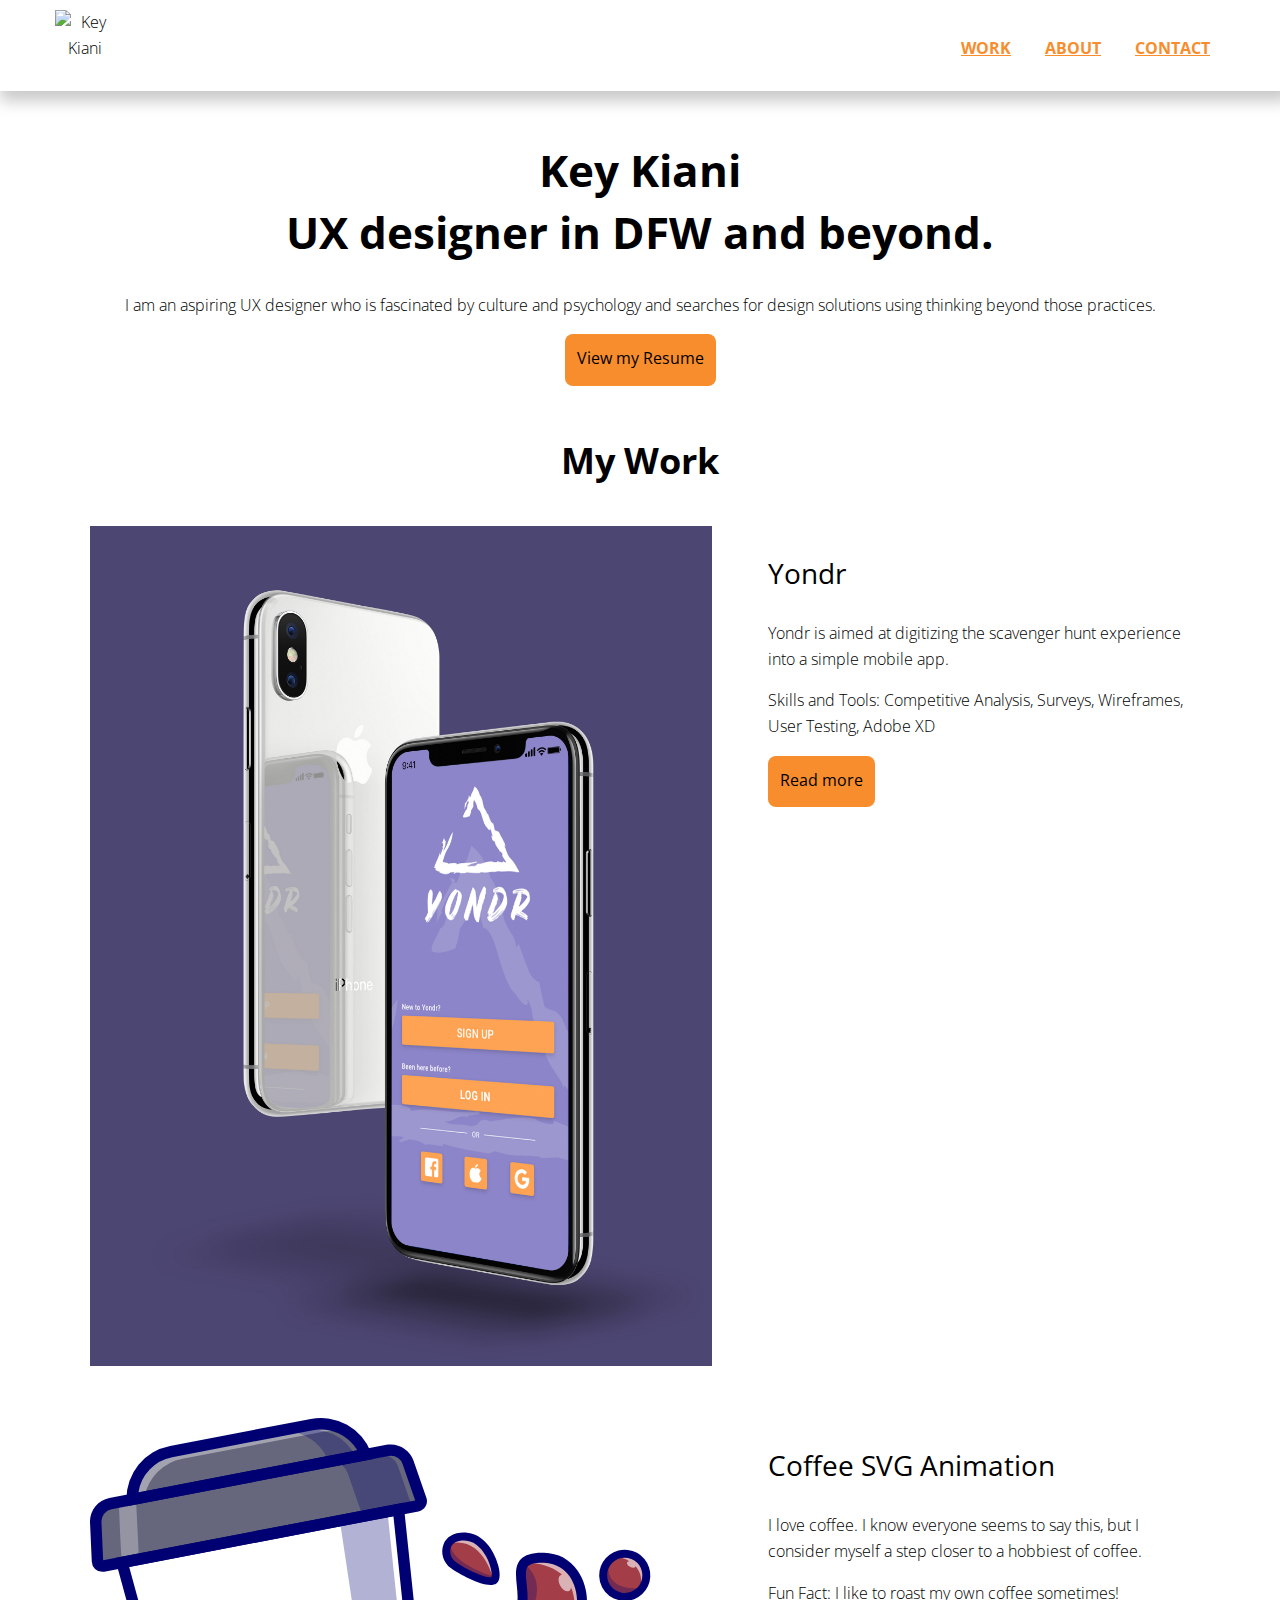
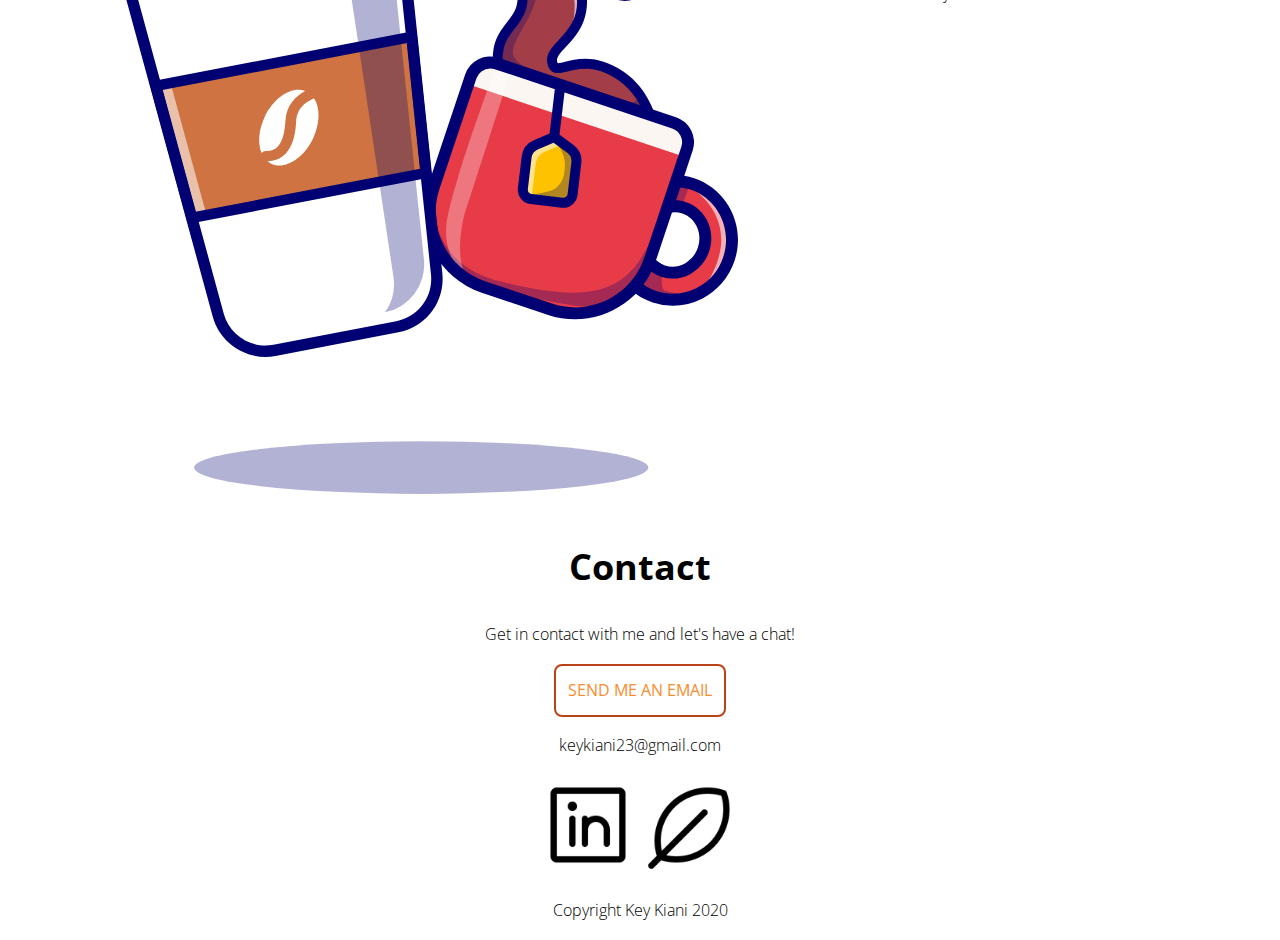
==== commit e93413bf: "Changes to footer" ====
--- a/index.html
+++ b/index.html
@@ -251,7 +251,7 @@
 
   <!-- Footer -->
   <footer id="contact">
-    <div class="container">
+    <div class="container containercenter">
       <h2>Contact</h2>
       <p>Get in contact with me and let's have a chat!</p>
       <div>
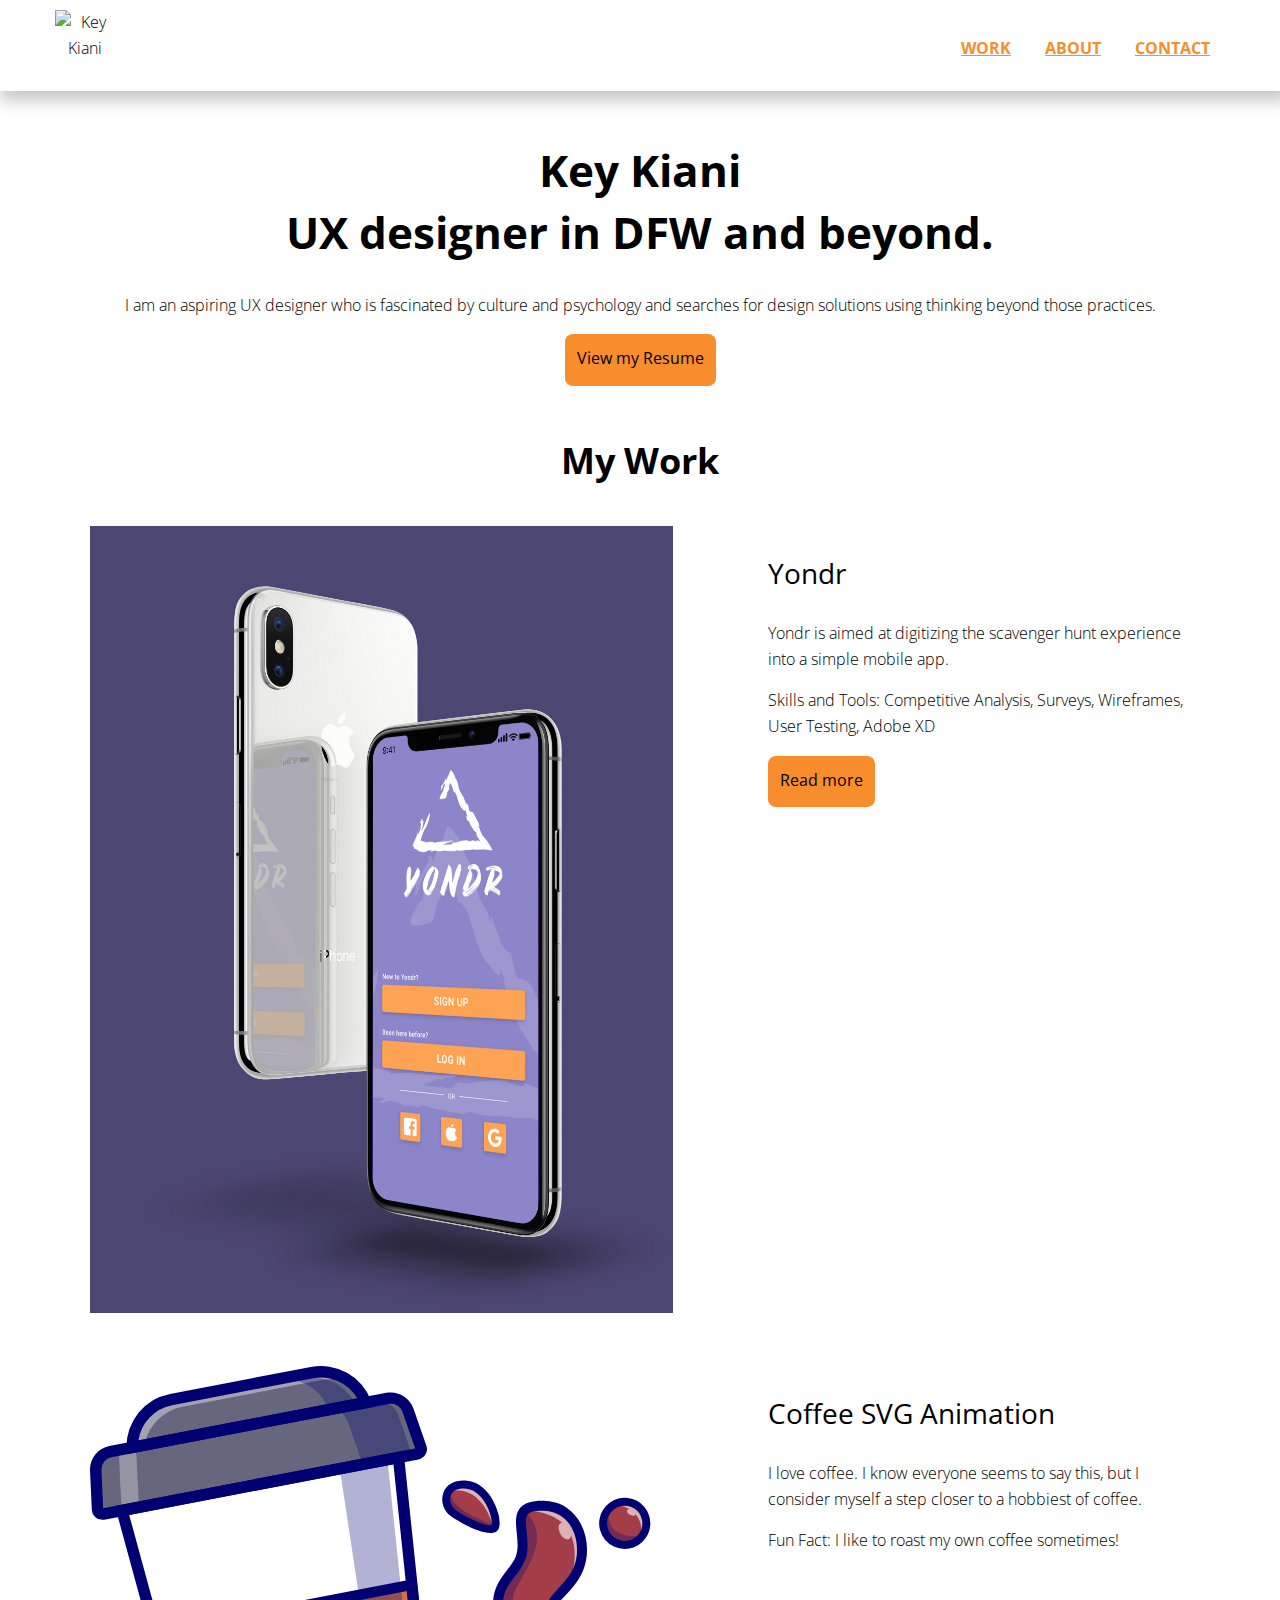
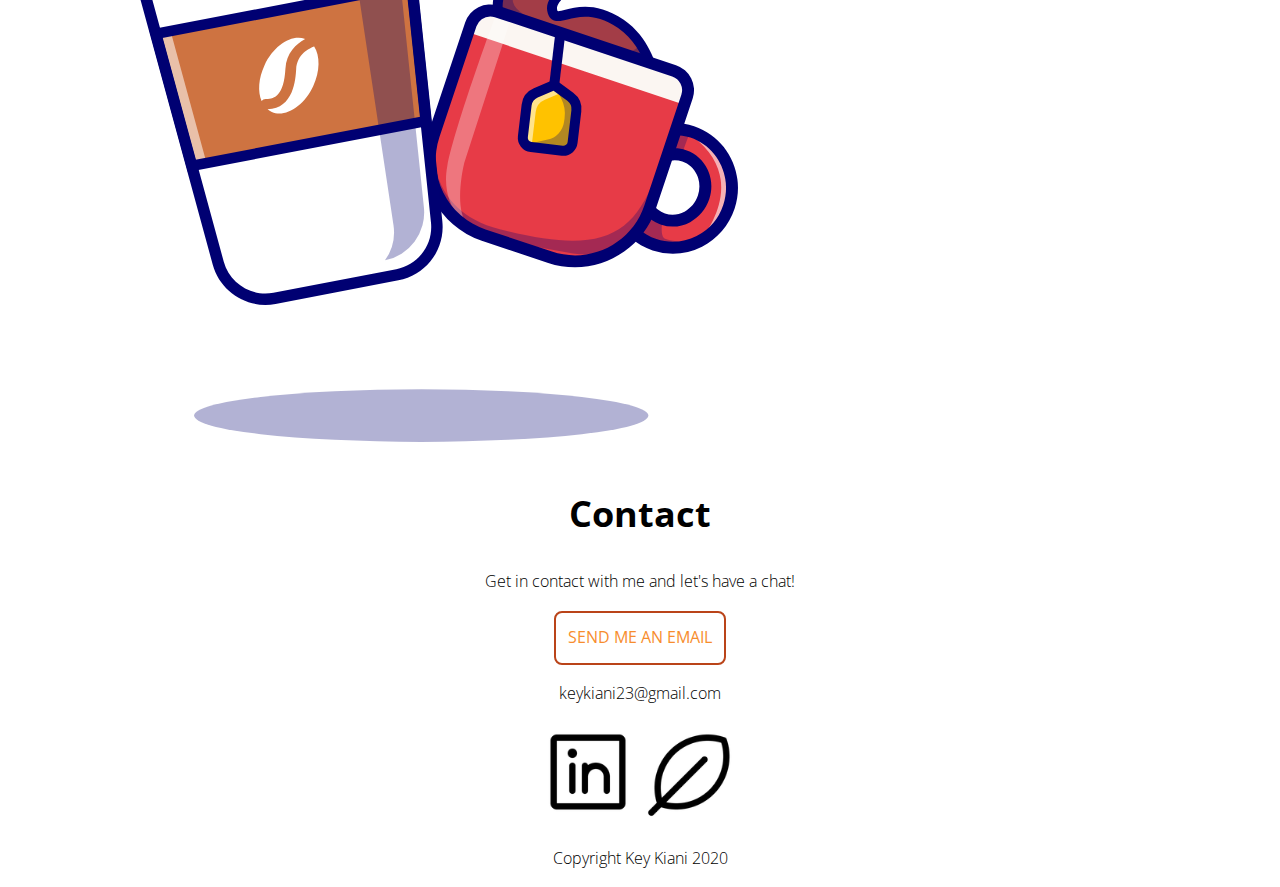
==== commit f989d89c: "Logo Update" ====
--- a/index.html
+++ b/index.html
@@ -17,11 +17,11 @@
   <header>
     <div id="header">
       <div class="navtoggle" id="myNavtoggle">
-        <img src="https://i.imgur.com/heJOwS7.png" alt="Key Kiani" class="logo" />
+        <img src="https://i.imgur.com/dDi7V3e.png" alt="Key Kiani" class="logo" />
         <div>
           <nav>
             <ul class="nav">
-              <li><a href="index.html">Work</a></li>
+              <li><a href="#work">Work</a></li>
               <li><a href="about.html">About</a></li>
               <li><a href="#contact">Contact</a></li>
               <li><a href="javascript:void(0);" class="icon" onclick="menuToggle()"><i class="fas fa-bars"></i></a></li>
--- a/css/style.css
+++ b/css/style.css
@@ -50,11 +50,12 @@
 }
 
 img {
-  width: 96%;
+  width: 90%;
+  align-items: center;
 }
 
 a {
-  color: #8b008b; /* Purple */
+  color: #ffffff; /* Black */
 }
 
 a:visited {
@@ -66,7 +67,7 @@
 }
 
 a:focus {
-  color: #ffff; /* White */
+  color: #f78d2d; /* Orange */
   text-decoration: underline;
 }
 
@@ -115,7 +116,7 @@
 }
 
 #header {
-  background-color: #ffff; /* white */
+  background-color: #fff; /* white */
   max-width: 1200px;
   margin: 0 auto;
   padding: 10px 15px;
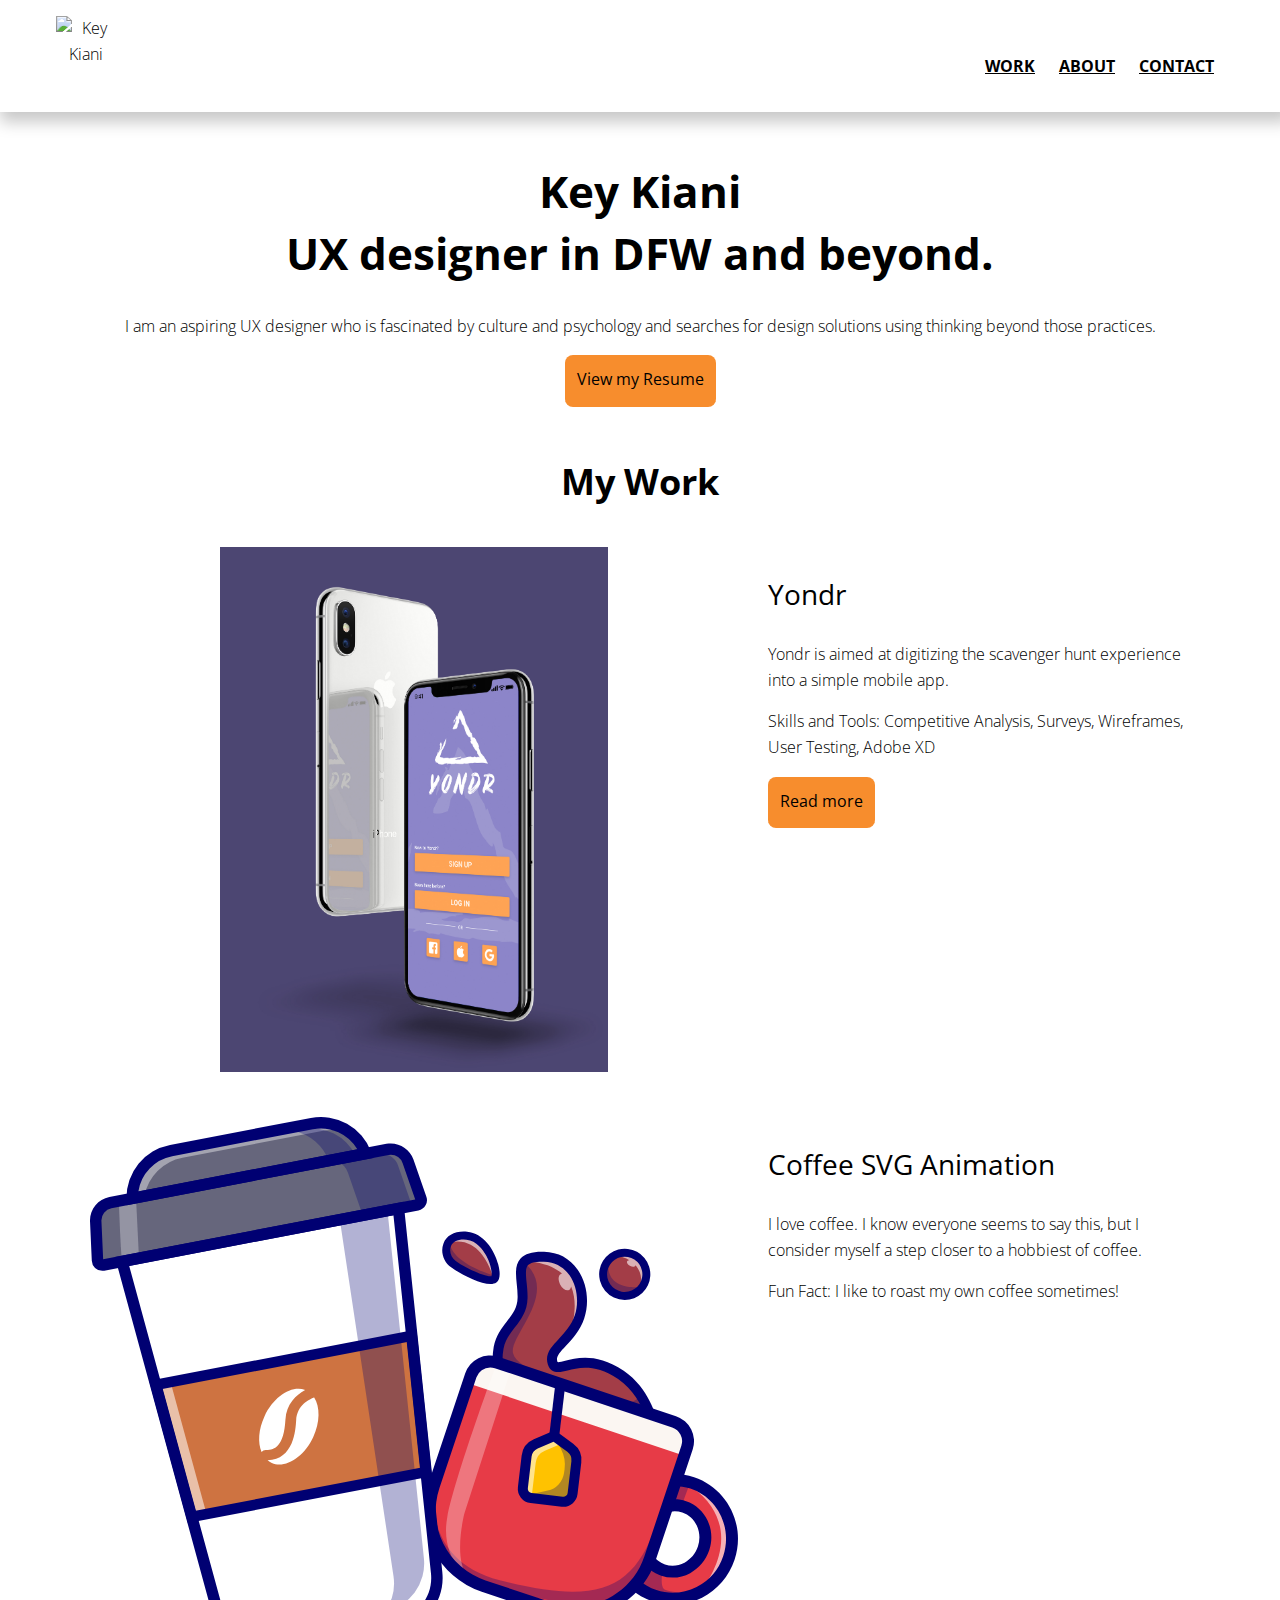
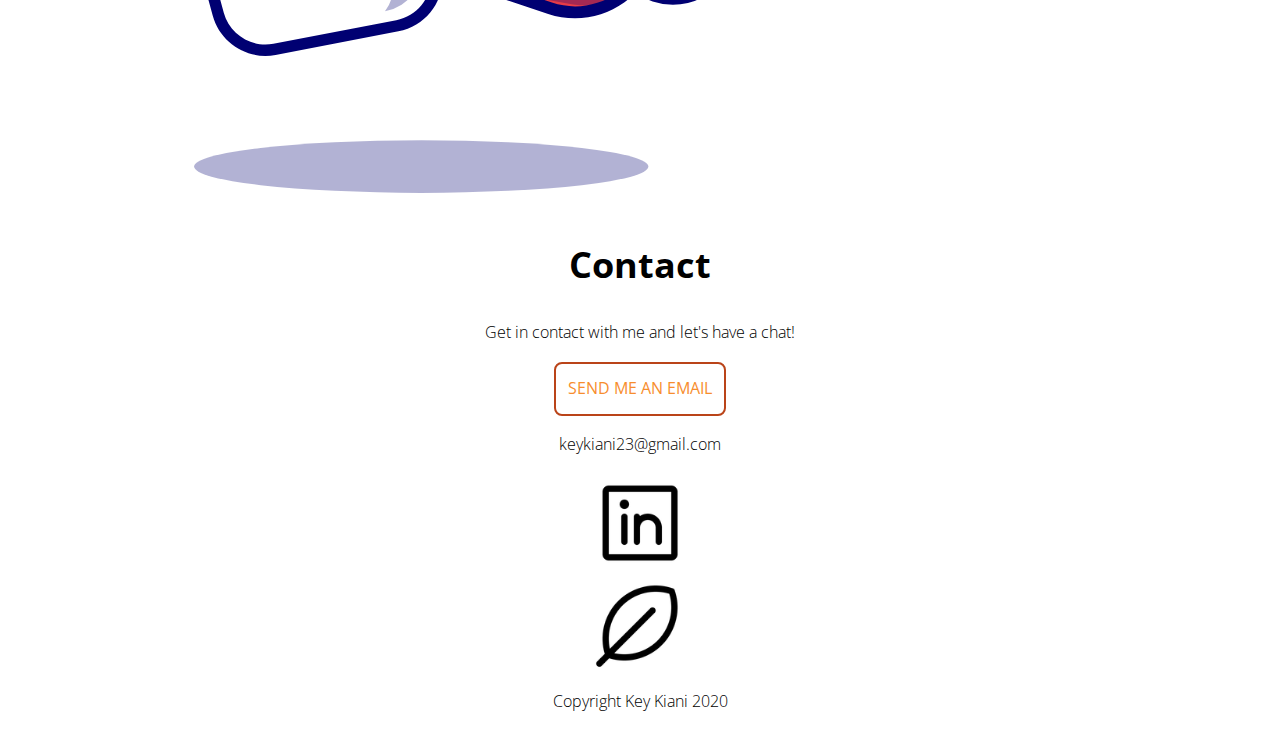
==== commit ad61e319: "Toppage button and Logo home" ====
--- a/index.html
+++ b/index.html
@@ -17,7 +17,7 @@
   <header>
     <div id="header">
       <div class="navtoggle" id="myNavtoggle">
-        <img src="https://i.imgur.com/dDi7V3e.png" alt="Key Kiani" class="logo" />
+        <a href="index.html"><img src="https://i.imgur.com/dDi7V3e.png" alt="Key Kiani" class="logo" /></a>
         <div>
           <nav>
             <ul class="nav">
--- a/css/style.css
+++ b/css/style.css
@@ -50,12 +50,17 @@
 }
 
 img {
-  width: 90%;
+  width: 100%;
   align-items: center;
+  max-width: 520px;
+}
+
+img:active {
+  transform: scale(2);
 }
 
 a {
-  color: #ffffff; /* Black */
+  color: #000; /* Black */
 }
 
 a:visited {
@@ -109,6 +114,26 @@
 
 /* Workaround to get the centering working on some headings */
 
+#topbutton {
+  display: none;
+  position: fixed;
+  bottom: 20px;
+  right: 30px;
+  z-index: 99;
+  border: none;
+  outline: none;
+  background-color: #f78d2d;
+  color: #000;
+  cursor: pointer;
+  padding: 20px;
+  border-radius: 10px;
+  font-size: 18px;
+}
+
+#topbutton:hover {
+  background-color: #555;
+}
+
 /* ::::::::::::::::::::::::::: HEADER */
 header {
   -webkit-box-shadow: 5px 5px 15px 5px rgba(0, 0, 0, 0.22);
@@ -119,7 +144,7 @@
   background-color: #fff; /* white */
   max-width: 1200px;
   margin: 0 auto;
-  padding: 10px 15px;
+  padding: 8px 16px;
   position: relative;
   width: 100%;
 }
@@ -131,14 +156,14 @@
 
 nav > ul > li > a {
   list-style: none;
-  padding: 0 15px;
+  padding: 0 10px;
   text-transform: uppercase;
   font-weight: 700;
-  color: #f78d2d;
   width: 100%;
 }
 
 .logo {
+  margin-top: 8px;
   max-width: 60px;
   text-align: center;
 }
@@ -156,8 +181,9 @@
 .navtoggle li .icon {
   width: auto;
   position: absolute;
+  margin-top: 10px;
   right: 0;
-  top: 2px;
+  top: 5px;
   font-size: 20px;
 }
 
@@ -250,15 +276,15 @@
   }
 
   header {
-    text-align: unset;
-    padding: 0 0 13px;
+    text-align: justify;
+    padding: 0 0 16px;
     width: 100%;
   }
 
   nav {
     width: auto;
     float: right;
-    margin-top: 10px;
+    margin-top: 30px;
   }
 
   nav > ul > li {
@@ -267,6 +293,10 @@
 
   header {
     overflow: hidden;
+  }
+
+  img {
+    width: 60%;
   }
 
   .logo {
@@ -297,6 +327,13 @@
     display: none;
   }
 
+  img {
+    display: block;
+    margin-left: auto;
+    margin-right: auto;
+    width: 60%;
+  }
+
   .col-lg-7 {
     width: 60%;
   }
@@ -314,6 +351,11 @@
     display: none;
   }
 
+  img {
+    float: inherit;
+    width: 60%;
+  }
+
   .col-lg-7 {
     width: 60%;
   }
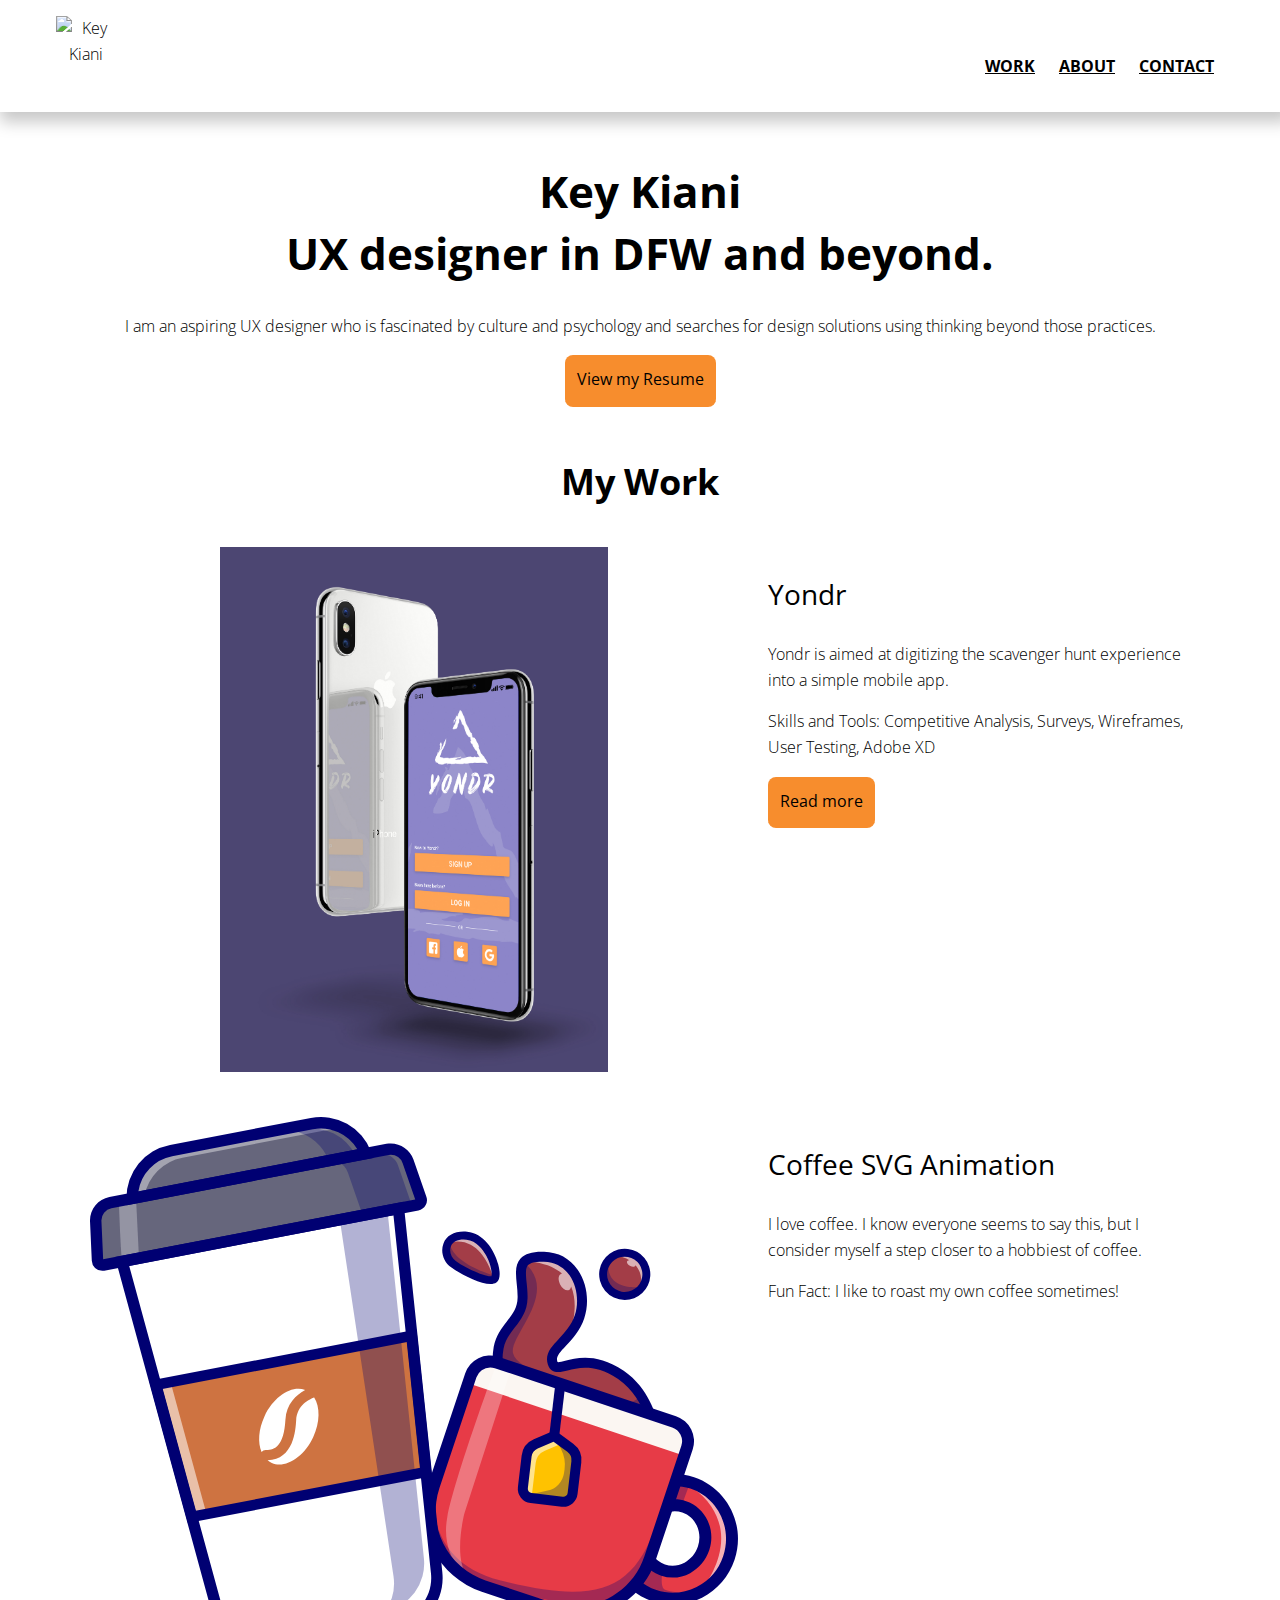
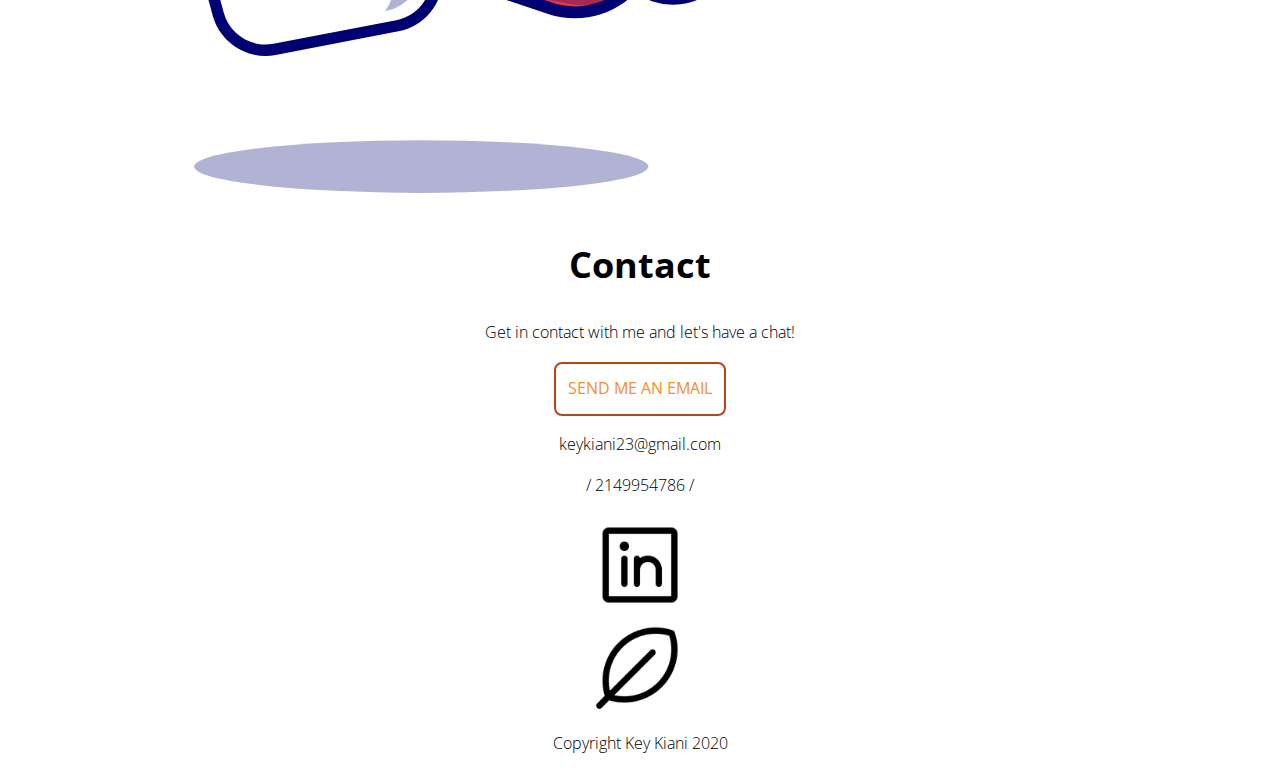
==== commit 992d8f68: "Phone number added" ====
--- a/index.html
+++ b/index.html
@@ -259,6 +259,7 @@
         <div>
           <div class="">
             <p>keykiani23@gmail.com</p>
+            <p>/ 2149954786 /</p>
           </div>
           <a href="https://www.linkedin.com/in/keyarashkiani"> <img src="img/about/linkedin-logo.png" alt="Linkedin" class="footer" /></a>
           <a href="https://www.keykiani.com"> <img src="img/about/leaf.png" alt="Notion Page" class="footer" /></a>
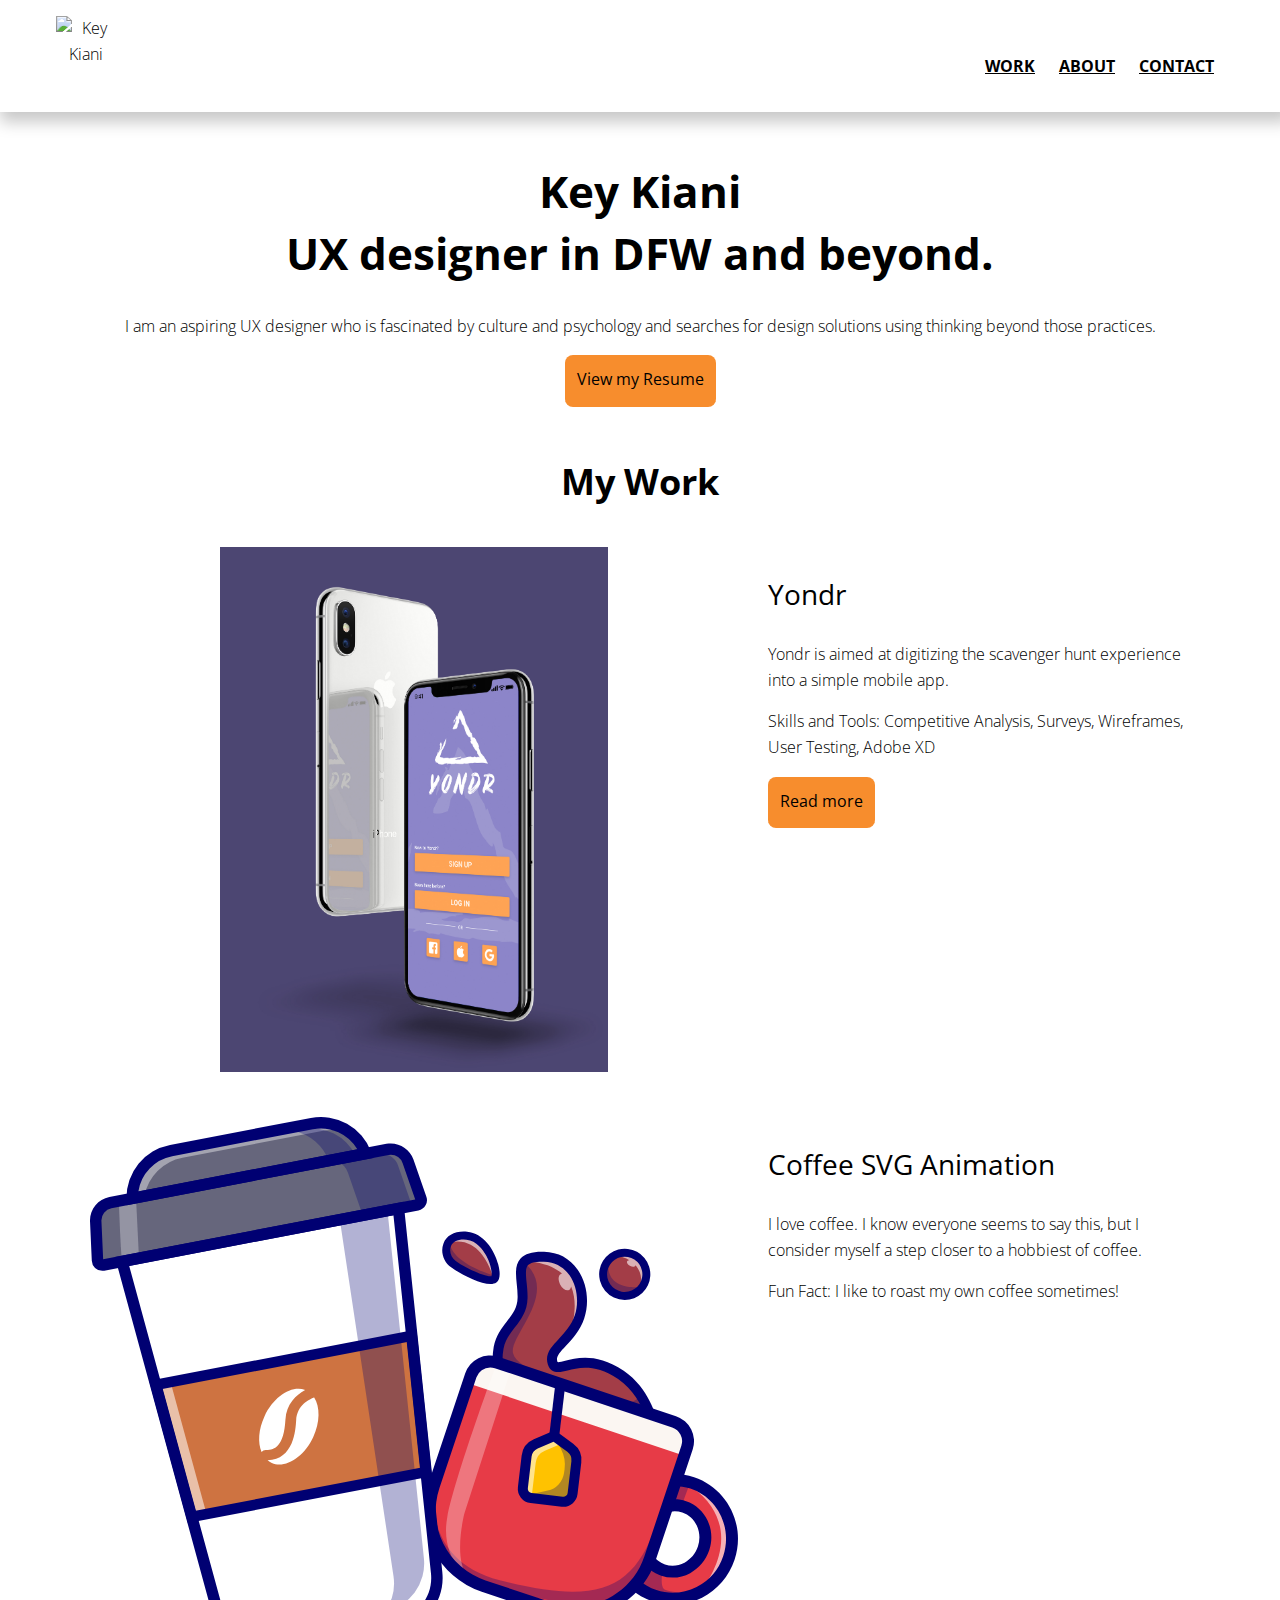
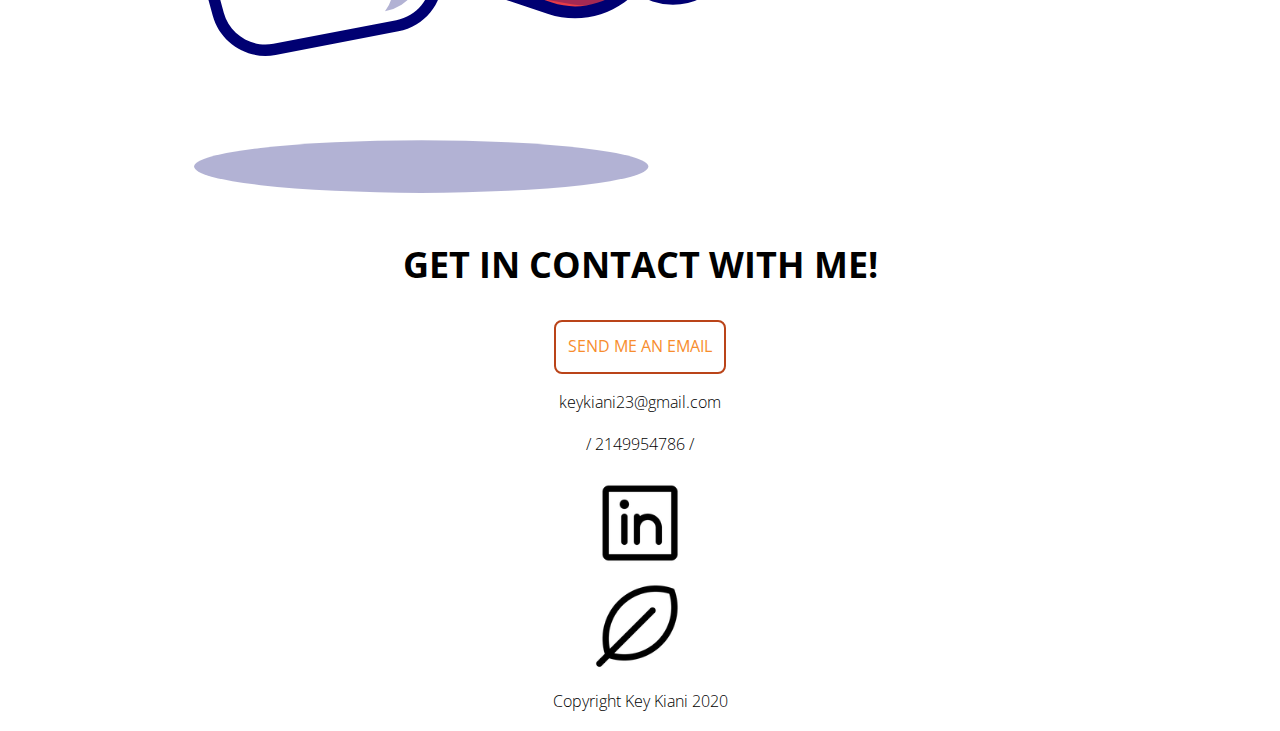
==== commit fcff6de2: "Portfolio Feedback" ====
--- a/index.html
+++ b/index.html
@@ -252,23 +252,25 @@
   <!-- Footer -->
   <footer id="contact">
     <div class="container containercenter">
-      <h2>Contact</h2>
-      <p>Get in contact with me and let's have a chat!</p>
+      <h2>GET IN CONTACT WITH ME!</h2>
       <div>
         <a href="mailto:keykiani23@gmail.com" class="button contact">Send me an email</a>
         <div>
-          <div class="">
+          <div>
             <p>keykiani23@gmail.com</p>
             <p>/ 2149954786 /</p>
           </div>
+          <div class="">
           <a href="https://www.linkedin.com/in/keyarashkiani"> <img src="img/about/linkedin-logo.png" alt="Linkedin" class="footer" /></a>
           <a href="https://www.keykiani.com"> <img src="img/about/leaf.png" alt="Notion Page" class="footer" /></a>
         </div>
+        </div>
       </div>
       <p>Copyright Key Kiani 2020</p>
     </div>
   </footer>
   <!-- End Footer -->
+
   <script src="https://code.jquery.com/jquery-3.5.1.js" integrity="sha256-QWo7LDvxbWT2tbbQ97B53yJnYU3WhH/C8ycbRAkjPDc=" crossorigin="anonymous"></script>
   <script src="js/script.js"></script>
 </body>
